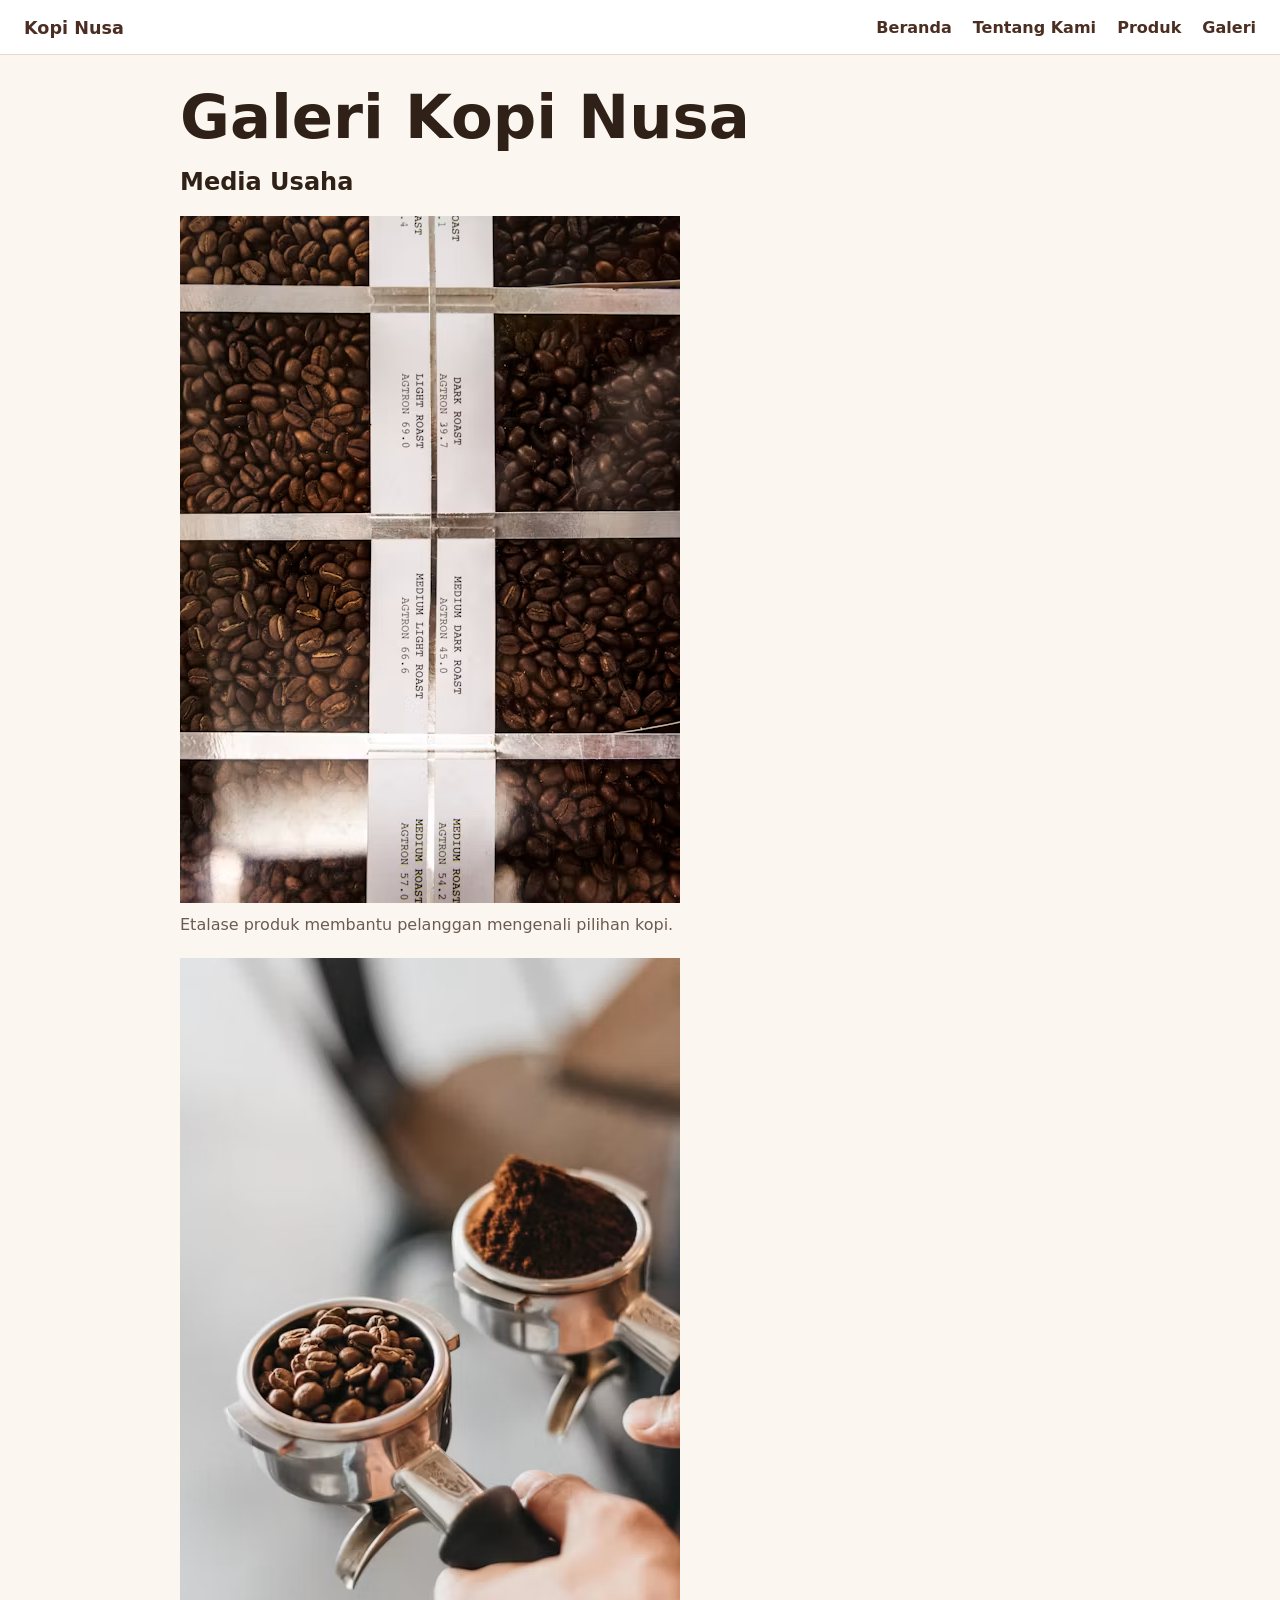
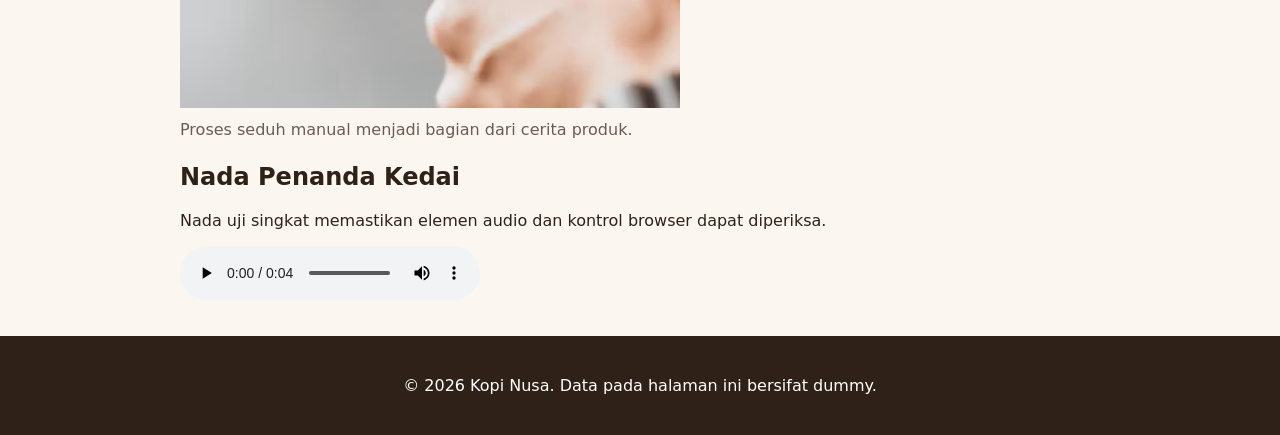
==== galeri.html @ 6c085ef2 "Menyelesaikan P03: Menambahkan Media, Tabel, dan Katalog" ====
<!DOCTYPE html>
<html lang="id">
<head>
    <meta charset="utf-8" />
    <meta name="viewport" content="width=device-width, initial-scale=1" />
    <title>Galeri Kopi Nusa - Website UMKM</title>
    <link rel="stylesheet" href="css/style.css" />
</head>
<body>
    <a class="skip-link" href="#konten">Lewati ke konten utama</a>
    <header class="site-header">
        <nav class="nav" aria-label="Navigasi utama">
            <a class="brand" href="index.html">Kopi Nusa</a>
            <ul>
                <li><a href="index.html">Beranda</a></li>
                <li><a href="tentang.html">Tentang Kami</a></li>
                <li><a href="produk.html">Produk</a></li>
                <li><a aria-current="page" href="galeri.html">Galeri</a></li>
            </ul>
        </nav>
    </header>
    <main id="konten" class="page">
        <h1>Galeri Kopi Nusa</h1>
        
        <section aria-labelledby="media-title">
            <h2 id="media-title">Media Usaha</h2>
            <div class="gallery-list">
                <figure class="media-card">
                    <img src="assets/images/etalase-kopi.png" alt="Etalase Kopi Nusa berisi kemasan kopi lokal" />
                    <figcaption>Etalase produk membantu pelanggan mengenali pilihan kopi.</figcaption>
                </figure>
                <figure class="media-card">
                    <img src="assets/images/proses-seduh.png" alt="Barista menuang air panas ke dripper kopi" />
                    <figcaption>Proses seduh manual menjadi bagian dari cerita produk.</figcaption>
                </figure>
            </div>
        </section>
        
        <section aria-labelledby="audio-title">
            <h2 id="audio-title">Nada Penanda Kedai</h2>
            <p id="audio-note">Nada uji singkat memastikan elemen audio dan kontrol browser dapat diperiksa.</p>
            <audio controls aria-describedby="audio-note" src="assets/sound/acumalaka.wav">
                Browser Anda tidak mendukung pemutar audio.
            </audio>
        </section>
    </main>
    <footer class="site-footer">
        <p>&copy; 2026 Kopi Nusa. Data pada halaman ini bersifat dummy.</p>
    </footer>
    <script src="js/script.js"></script>
</body>
</html>
---- css/style.css ----
body {
  margin: 0;
  background: #fbf7f0;
  color: #2f2118;
  font-family: system-ui, -apple-system, BlinkMacSystemFont, "Segoe UI", sans-serif;
}

main.page {
  max-width: 920px;
  margin: 0 auto;
  padding: 32px 20px;
}

.skip-link { 
  position: absolute; 
  left: -9999px; 
  padding: 8px 12px; 
  color: white; 
  background: #2f2118; 
}
.skip-link:focus { top: 8px; left: 8px; }

a:focus-visible, button:focus-visible { 
  outline: 3px solid #2563eb; 
  outline-offset: 4px; 
}

.site-header {
  position: sticky;
  top: 0;
  padding: 16px 24px;
  background: white;
  border-bottom: 1px solid #ead8c3;
}

.site-header::after {
  content: "";
  display: table;
  clear: both;
}

.brand {
  float: left;
  color: #4b2e21;
  font-weight: 800;
  font-size: 1.1rem;
  text-decoration: none;
}

.nav {
  display: block;
}

.nav ul {
  float: right;
  list-style: none;
  margin: 0;
  padding: 0;
}

.nav li {
  display: inline-block;
  margin-left: 16px;
}

.nav a {
  color: #4b2e21;
  font-weight: 700;
  text-decoration: none;
  display: inline-block;
  padding-top: 2px;
}

.nav a[aria-current="page"] { 
  font-weight: 800;
}

.hero {
  padding: 36px;
  border-radius: 24px;
  background: linear-gradient(135deg, #4b2e21, #8d5a3b);
  color: white;
}

.eyebrow {
  margin: 0 0 8px;
  letter-spacing: 0.14em;
  text-transform: uppercase;
  opacity: 0.82;
}

h1 {
  margin: 0 0 16px 0;
  font-size: clamp(2rem, 7vw, 3.8rem);
  line-height: 1;
}

.products {
  padding-left: 1.2rem;
}

.profile-image {
  width: 100%;
  max-width: 420px;
  border-radius: 18px;
  object-fit: cover;
}

main ul {
  line-height: 1.8;
}

button {
  padding: 12px 18px;
  margin-top: 12px;
  color: #2f2118;
  font-weight: 700;
  cursor: pointer;
  background: #ffd166;
  border: 0;
  border-radius: 999px;
}

.site-footer {
  padding: 24px;
  background: #2f2118;
  color: white;
  text-align: center;
}

img { max-width: 100%; height: auto; }
figure { margin: 0 0 24px; }
figcaption { margin-top: 8px; color: #6b5b52; }
table { width: 100%; border-collapse: collapse; }
caption { margin-bottom: 8px; font-weight: 700; text-align: left; }
th,
td { padding: 10px; text-align: left; border: 1px solid #dccbbc; }
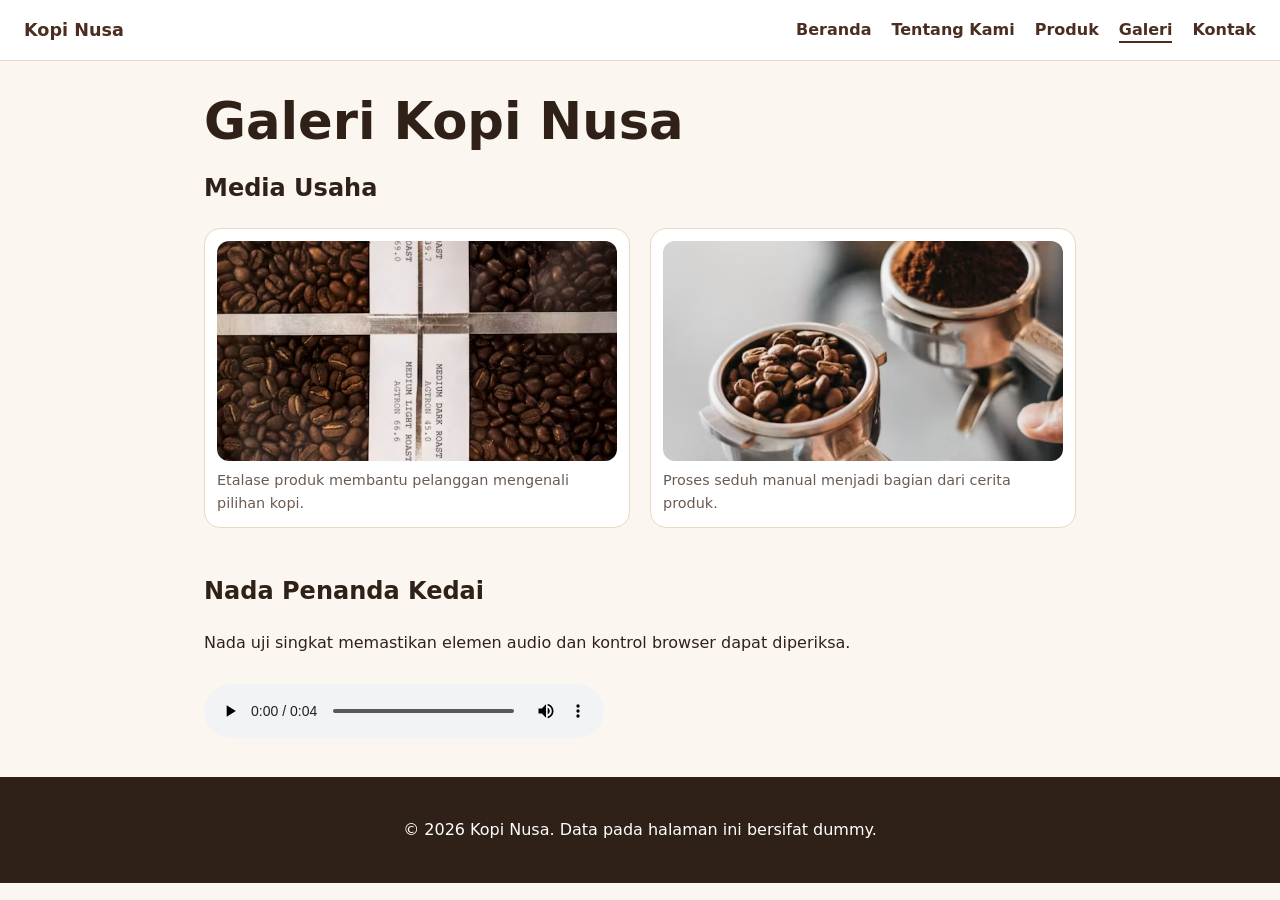
==== commit 4c47d1f5: "feat: menyelesaikan tugas P05 CSS Fundamental dan Design Token" ====
--- a/galeri.html
+++ b/galeri.html
@@ -9,13 +9,14 @@
 <body>
     <a class="skip-link" href="#konten">Lewati ke konten utama</a>
     <header class="site-header">
+        <a class="brand" href="index.html">Kopi Nusa</a>
         <nav class="nav" aria-label="Navigasi utama">
-            <a class="brand" href="index.html">Kopi Nusa</a>
             <ul>
                 <li><a href="index.html">Beranda</a></li>
                 <li><a href="tentang.html">Tentang Kami</a></li>
                 <li><a href="produk.html">Produk</a></li>
                 <li><a aria-current="page" href="galeri.html">Galeri</a></li>
+                <li><a href="kontak.html">Kontak</a></li>
             </ul>
         </nav>
     </header>
--- a/css/style.css
+++ b/css/style.css
@@ -1,98 +1,151 @@
+:root {
+  --color-bg: #fbf7f0;
+  --color-text: #2f2118;
+  --color-primary: #4b2e21;
+  --color-primary-gradient-end: #8d5a3b;
+  --color-primary-hover: #361f15;
+  --color-muted: #6b5b52;
+  --color-surface: #ffffff;
+  --color-border: #ead8c3;
+  --color-border-subtle: #dccbbc;
+  --color-focus: #2563eb;
+  --color-accent: #ffd166;
+
+  --container-max-width: 920px;
+  --radius-sm: 8px;
+  --radius-md: 12px;
+  --radius-lg: 16px;
+  --radius-xl: 24px;
+  --radius-full: 999px;
+
+  --font-base: system-ui, -apple-system, BlinkMacSystemFont, "Segoe UI", sans-serif;
+}
+
+*,
+*::before,
+*::after {
+  box-sizing: border-box;
+}
+
 body {
   margin: 0;
-  background: #fbf7f0;
-  color: #2f2118;
-  font-family: system-ui, -apple-system, BlinkMacSystemFont, "Segoe UI", sans-serif;
+  background: var(--color-bg);
+  color: var(--color-text);
+  font-family: var(--font-base);
+  line-height: 1.6;
 }
 
 main.page {
-  max-width: 920px;
+  max-width: var(--container-max-width);
   margin: 0 auto;
-  padding: 32px 20px;
+  padding: 24px 16px;
 }
 
 .skip-link { 
   position: absolute; 
   left: -9999px; 
   padding: 8px 12px; 
-  color: white; 
-  background: #2f2118; 
-}
-.skip-link:focus { top: 8px; left: 8px; }
-
-a:focus-visible, button:focus-visible { 
-  outline: 3px solid #2563eb; 
-  outline-offset: 4px; 
+  color: var(--color-surface); 
+  background: var(--color-text); 
+  z-index: 1000;
+}
+
+.skip-link:focus { 
+  top: 8px; 
+  left: 8px; 
+}
+
+a:focus-visible, 
+button:focus-visible, 
+input:focus-visible, 
+select:focus-visible, 
+textarea:focus-visible { 
+  outline: 3px solid var(--color-focus); 
+  outline-offset: 2px; 
 }
 
 .site-header {
   position: sticky;
   top: 0;
+  z-index: 100;
+  width: 100%;
   padding: 16px 24px;
-  background: white;
-  border-bottom: 1px solid #ead8c3;
-}
-
-.site-header::after {
-  content: "";
-  display: table;
-  clear: both;
+  background: var(--color-surface);
+  border-bottom: 1px solid var(--color-border);
+  display: flex;
+  justify-content: space-between;
+  align-items: center;
 }
 
 .brand {
-  float: left;
-  color: #4b2e21;
+  color: var(--color-primary);
   font-weight: 800;
   font-size: 1.1rem;
   text-decoration: none;
+  margin: 0;
+  flex-shrink: 0; 
 }
 
 .nav {
-  display: block;
+  display: flex;
+  align-items: center;
 }
 
 .nav ul {
-  float: right;
+  display: flex;
+  align-items: center;
+  gap: 20px; 
   list-style: none;
   margin: 0;
   padding: 0;
 }
 
 .nav li {
-  display: inline-block;
-  margin-left: 16px;
+  margin: 0;
 }
 
 .nav a {
-  color: #4b2e21;
+  color: var(--color-primary);
   font-weight: 700;
   text-decoration: none;
-  display: inline-block;
-  padding-top: 2px;
+  transition: opacity 0.2s ease;
+}
+
+.nav a:hover {
+  opacity: 0.7;
 }
 
 .nav a[aria-current="page"] { 
   font-weight: 800;
+  border-bottom: 2px solid var(--color-primary); 
+  padding-bottom: 2px;
 }
 
 .hero {
-  padding: 36px;
-  border-radius: 24px;
-  background: linear-gradient(135deg, #4b2e21, #8d5a3b);
-  color: white;
+  padding: 32px 24px;
+  border-radius: var(--radius-xl);
+  background: linear-gradient(135deg, var(--color-primary), var(--color-primary-gradient-end));
+  color: var(--color-surface);
 }
 
 .eyebrow {
   margin: 0 0 8px;
+  font-size: 0.875rem;
+  font-weight: 800;
   letter-spacing: 0.14em;
   text-transform: uppercase;
+  color: var(--color-muted);
+}
+
+.hero .eyebrow {
+  color: inherit;
   opacity: 0.82;
 }
 
 h1 {
   margin: 0 0 16px 0;
-  font-size: clamp(2rem, 7vw, 3.8rem);
-  line-height: 1;
+  font-size: clamp(2rem, 6vw, 3.2rem);
+  line-height: 1.1;
 }
 
 .products {
@@ -113,25 +166,344 @@
 button {
   padding: 12px 18px;
   margin-top: 12px;
-  color: #2f2118;
+  color: var(--color-text);
   font-weight: 700;
   cursor: pointer;
-  background: #ffd166;
+  background: var(--color-accent);
   border: 0;
-  border-radius: 999px;
+  border-radius: var(--radius-full);
+}
+
+form {
+  background: var(--color-surface);
+  border: 1px solid var(--color-border);
+  border-radius: var(--radius-lg);
+  padding: 18px;
+  margin-bottom: 24px;
+}
+
+.field {
+  display: block;
+  margin-bottom: 16px;
+}
+
+.field label {
+  display: block;
+  margin-bottom: 6px;
+}
+
+.field input,
+.field select,
+.field textarea {
+  display: block;
+  width: 100%;
+  margin-top: 6px;
+}
+
+label,
+legend {
+  font-weight: 700;
+}
+
+input,
+select,
+textarea,
+button {
+  font: inherit;
+  padding: 10px;
+}
+
+fieldset {
+  display: block;
+  margin: 0 0 16px;
+  padding: 12px 16px;
+  border: 1px solid var(--color-border);
+  border-radius: var(--radius-md);
+}
+
+fieldset label {
+  display: block;
+  margin-bottom: 8px;
+}
+
+#preview-form {
+  padding: 16px;
+  white-space: pre-wrap;
+  background: var(--color-surface);
+  border: 1px solid var(--color-border-subtle);
+  border-radius: var(--radius-md);
+}
+
+img { 
+  max-width: 100%; 
+  height: auto; 
+  display: block;
+}
+
+figure { 
+  margin: 0 0 24px; 
+}
+
+figcaption { 
+  margin-top: 8px; 
+  color: var(--color-muted); 
+  font-size: 0.9rem;
+}
+
+audio {
+  width: 100%;
+  max-width: 400px;
+  margin-top: 12px;
+}
+
+table { 
+  width: 100%; 
+  border-collapse: separate; 
+  border-spacing: 0;
+  background: var(--color-surface);
+  border-radius: var(--radius-md);
+  border: 1px solid var(--color-border);
+  overflow: hidden;
+  margin-top: 16px;
+}
+
+caption { 
+  margin-bottom: 12px; 
+  font-weight: 700; 
+  text-align: left; 
+  color: var(--color-muted);
+}
+
+th,
+td { 
+  padding: 14px 16px; 
+  text-align: left; 
+  border-bottom: 1px solid var(--color-border-subtle); 
+}
+
+th {
+  background-color: var(--color-primary);
+  color: var(--color-surface);
+  font-weight: 700;
+  border-bottom: none;
+}
+
+tbody tr:last-child td {
+  border-bottom: none;
+}
+
+tbody tr:hover {
+  background-color: var(--color-bg);
+  transition: background-color 0.2s ease;
 }
 
 .site-footer {
   padding: 24px;
-  background: #2f2118;
-  color: white;
+  background: var(--color-text);
+  color: var(--color-surface);
   text-align: center;
 }
 
-img { max-width: 100%; height: auto; }
-figure { margin: 0 0 24px; }
-figcaption { margin-top: 8px; color: #6b5b52; }
-table { width: 100%; border-collapse: collapse; }
-caption { margin-bottom: 8px; font-weight: 700; text-align: left; }
-th,
-td { padding: 10px; text-align: left; border: 1px solid #dccbbc; }+.featured-section {
+  max-width: 100%;
+  margin: 32px 0;
+  position: relative;
+  z-index: 1;
+}
+
+.product-container {
+  background-color: #e5e5e5;
+  padding: 24px 16px;
+  border-radius: 20px;
+  margin: 20px 0;
+  max-height: 650px; 
+  overflow-y: auto; 
+}
+
+.product-container::-webkit-scrollbar {
+  width: 8px;
+}
+
+.product-container::-webkit-scrollbar-thumb {
+  background: #7a3e1b;
+  border-radius: 10px;
+}
+
+.product-grid {
+  display: grid;
+  grid-template-columns: 1fr;
+  gap: 20px;
+  align-items: start;
+}
+
+.product-card {
+  display: flex;
+  flex-direction: column;
+  width: 100%;
+  max-width: 100%; 
+  margin: 0; 
+  font-size: 1rem;
+  text-align: left;
+  background-color: #b86b35;
+  border: 4px solid #7a3e1b;
+  border-radius: 24px;
+  padding: 12px;
+  overflow: hidden;
+  box-shadow: 0 4px 10px rgba(0, 0, 0, 0.1);
+  transition: all 0.3s ease;
+}
+
+.card-image-box {
+  position: relative;
+  width: 100%;
+  border-radius: 16px;
+  overflow: hidden;
+  background-color: #000;
+}
+
+.card-image-box img {
+  width: 100%;
+  height: 220px;
+  object-fit: cover;
+  display: block;
+  border-radius: 16px;
+}
+
+.card-title-banner {
+  position: absolute;
+  bottom: 0;
+  left: 0;
+  right: 0;
+  background-color: rgba(122, 62, 27, 0.92);
+  padding: 10px 14px;
+}
+
+.card-title-banner h3 {
+  margin: 0;
+  color: #f3a361;
+  font-size: 0.95rem;
+  font-weight: 600;
+}
+
+.card-body {
+  padding: 16px 12px 8px;
+  color: #ffffff;
+  text-align: center;
+  transition: max-height 0.3s ease, opacity 0.3s ease;
+}
+
+.card-body p {
+  margin: 0 0 16px 0;
+  font-size: 0.9rem;
+  line-height: 1.4;
+  color: #fceee3;
+}
+
+.btn-pesan {
+  display: inline-block;
+  background-color: #2b1810;
+  color: #ffffff;
+  padding: 8px 24px;
+  border-radius: 10px;
+  text-decoration: none;
+  font-weight: 700;
+  font-size: 0.85rem;
+  transition: background-color 0.2s ease;
+}
+
+.btn-pesan:hover {
+  background-color: #120905;
+}
+
+.card-footer-toggle {
+  padding: 6px 0 2px;
+  text-align: center;
+}
+
+.btn-toggle {
+  background: transparent;
+  border: none;
+  color: #3b1c0c;
+  cursor: pointer;
+  padding: 4px 12px;
+  margin: 0;
+  font-size: 1rem;
+}
+
+.icon-arrow {
+  display: inline-block;
+  transition: transform 0.3s ease;
+}
+
+.product-card.collapsed .card-body {
+  display: none;
+}
+
+.product-card:not(.collapsed) .icon-arrow {
+  transform: rotate(180deg);
+}
+
+.gallery-list {
+  display: grid;
+  grid-template-columns: 1fr;
+  gap: 20px;
+  margin-top: 16px;
+}
+
+.media-card {
+  background: var(--color-surface);
+  border: 1px solid var(--color-border);
+  border-radius: var(--radius-lg);
+  padding: 12px;
+  overflow: hidden;
+}
+
+.media-card img {
+  border-radius: var(--radius-md);
+  width: 100%;
+  height: 220px;
+  object-fit: cover;
+}
+
+@media (min-width: 640px) {
+  main.page {
+    padding: 32px 24px;
+  }
+
+  .product-grid {
+    grid-template-columns: repeat(2, 1fr);
+  }
+
+  .gallery-list {
+    grid-template-columns: repeat(2, 1fr);
+  }
+
+  .product-container {
+    padding: 28px 20px;
+  }
+}
+
+@media (min-width: 900px) {
+  .product-grid {
+    grid-template-columns: repeat(3, 1fr);
+  }
+}
+
+@media (max-width: 640px) {
+  .site-header {
+    flex-direction: column;
+    gap: 12px;
+    padding: 14px 16px;
+    text-align: center;
+  }
+
+  .nav ul {
+    gap: 12px;
+    flex-wrap: wrap;
+    justify-content: center;
+  }
+
+  .hero {
+    padding: 24px 18px;
+  }
+}
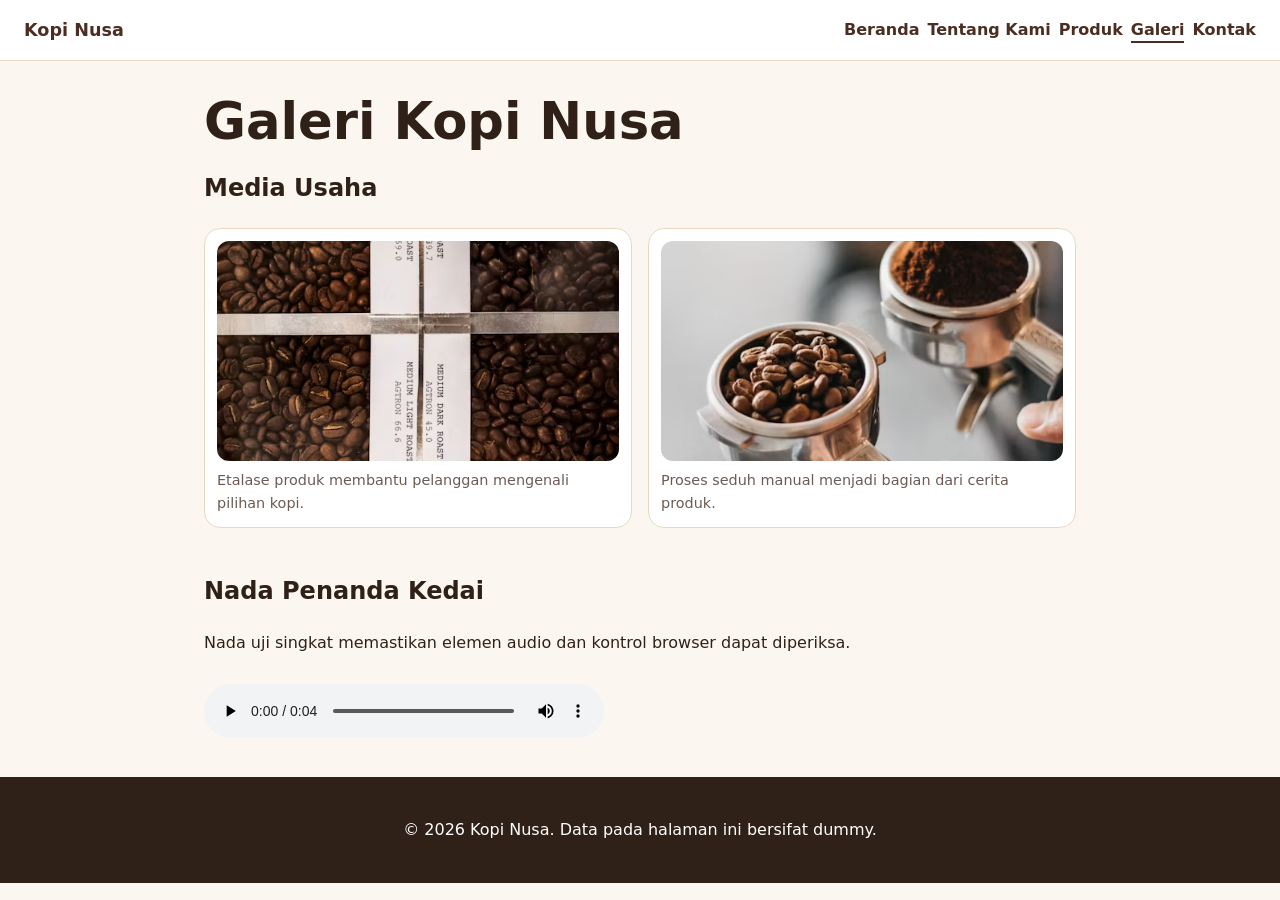
==== commit bf3ef517: "Menyelesaikan materi P06-layout flexbox grid" ====
--- a/galeri.html
+++ b/galeri.html
@@ -25,7 +25,7 @@
         
         <section aria-labelledby="media-title">
             <h2 id="media-title">Media Usaha</h2>
-            <div class="gallery-list">
+            <div class="gallery-grid">
                 <figure class="media-card">
                     <img src="assets/images/etalase-kopi.png" alt="Etalase Kopi Nusa berisi kemasan kopi lokal" />
                     <figcaption>Etalase produk membantu pelanggan mengenali pilihan kopi.</figcaption>
--- a/css/style.css
+++ b/css/style.css
@@ -4,12 +4,19 @@
   --color-primary: #4b2e21;
   --color-primary-gradient-end: #8d5a3b;
   --color-primary-hover: #361f15;
+  --color-primary-strong: #2f2118;
   --color-muted: #6b5b52;
   --color-surface: #ffffff;
   --color-border: #ead8c3;
   --color-border-subtle: #dccbbc;
   --color-focus: #2563eb;
   --color-accent: #ffd166;
+
+  --space-1: 4px;
+  --space-2: 8px;
+  --space-3: 16px;
+  --space-4: 24px;
+  --space-5: 32px;
 
   --container-max-width: 920px;
   --radius-sm: 8px;
@@ -78,23 +85,25 @@
 }
 
 .brand {
+  margin-bottom: 0;
   color: var(--color-primary);
   font-weight: 800;
   font-size: 1.1rem;
   text-decoration: none;
-  margin: 0;
-  flex-shrink: 0; 
+  flex-shrink: 0;
 }
 
 .nav {
   display: flex;
+  gap: var(--space-3);
   align-items: center;
+  justify-content: space-between;
 }
 
 .nav ul {
   display: flex;
-  align-items: center;
-  gap: 20px; 
+  gap: var(--space-2);
+  flex-wrap: wrap;
   list-style: none;
   margin: 0;
   padding: 0;
@@ -122,10 +131,21 @@
 }
 
 .hero {
+  display: grid;
+  grid-template-columns: 1.2fr 0.8fr;
+  gap: var(--space-4);
+  align-items: center;
   padding: 32px 24px;
   border-radius: var(--radius-xl);
   background: linear-gradient(135deg, var(--color-primary), var(--color-primary-gradient-end));
   color: var(--color-surface);
+}
+
+.hero-image {
+  width: 100%;
+  border-radius: var(--radius-md);
+  display: block;
+  object-fit: cover;
 }
 
 .eyebrow {
@@ -304,6 +324,88 @@
   text-align: center;
 }
 
+/* Layout P06 - Grid dua dimensi untuk Product & Galeri */
+.product-grid,
+.gallery-grid {
+  display: grid;
+  grid-template-columns: repeat(3, minmax(0, 1fr));
+  gap: var(--space-3);
+  align-items: start;
+}
+
+.gallery-grid {
+  grid-template-columns: repeat(2, minmax(0, 1fr));
+}
+
+/* Layout P06 - Flexbox satu dimensi untuk Product Card standar */
+.product-card {
+  display: flex;
+  flex-direction: column;
+  position: relative;
+  width: 100%;
+  max-width: 100%;
+  margin: 0;
+  font-size: 1rem;
+  text-align: left;
+  background: var(--color-surface);
+  border: 1px solid var(--color-border);
+  border-radius: var(--radius-lg);
+  padding: var(--space-3);
+  box-shadow: 0 2px 8px rgba(0, 0, 0, 0.05);
+}
+
+.product-card h3 {
+  margin: var(--space-2) 0 var(--space-1);
+  color: var(--color-primary);
+}
+
+.product-card .price {
+  font-weight: 700;
+  color: var(--color-primary);
+  margin: var(--space-1) 0 var(--space-3);
+}
+
+.product-badge {
+  align-self: flex-start;
+  padding: 0.25rem var(--space-2);
+  color: var(--color-primary-strong);
+  font-size: 0.875rem;
+  font-weight: 800;
+  background: #fef3c7;
+  border-radius: 999px;
+}
+
+.card-actions {
+  display: flex;
+  gap: var(--space-2);
+  align-items: center;
+  flex-wrap: wrap;
+  margin-top: auto;
+}
+
+.card-actions a.button {
+  display: inline-block;
+  padding: 8px 16px;
+  background: var(--color-primary);
+  color: var(--color-surface);
+  text-decoration: none;
+  font-weight: 700;
+  font-size: 0.875rem;
+  border-radius: var(--radius-full);
+  transition: background-color 0.2s ease;
+}
+
+.card-actions a.button:hover {
+  background: var(--color-primary-hover);
+}
+
+.card-actions a:not(.button) {
+  color: var(--color-primary);
+  font-size: 0.875rem;
+  text-decoration: underline;
+}
+
+/* Featured Section (Mockup Khusus Index) */
 .featured-section {
   max-width: 100%;
   margin: 32px 0;
@@ -311,143 +413,159 @@
   z-index: 1;
 }
 
-.product-container {
-  background-color: #e5e5e5;
-  padding: 24px 16px;
-  border-radius: 20px;
-  margin: 20px 0;
-  max-height: 650px; 
-  overflow-y: auto; 
-}
-
-.product-container::-webkit-scrollbar {
-  width: 8px;
-}
-
-.product-container::-webkit-scrollbar-thumb {
-  background: #7a3e1b;
-  border-radius: 10px;
-}
-
-.product-grid {
-  display: grid;
-  grid-template-columns: 1fr;
-  gap: 20px;
-  align-items: start;
-}
-
-.product-card {
-  display: flex;
-  flex-direction: column;
-  width: 100%;
-  max-width: 100%; 
-  margin: 0; 
-  font-size: 1rem;
-  text-align: left;
-  background-color: #b86b35;
-  border: 4px solid #7a3e1b;
+.featured-section .product-container {
+  background-color: #dfdfdf;
+  border-top: 8px solid #6e4022;
+  border-radius: 28px;
+  padding: 32px 24px 36px;
+  margin: 28px 0;
+  box-shadow: 0 4px 16px rgba(0, 0, 0, 0.06);
+}
+
+.featured-section .product-card {
+  background-color: #ac6231;
+  border: 4px solid #6e4022;
   border-radius: 24px;
-  padding: 12px;
+  padding: 0;
   overflow: hidden;
-  box-shadow: 0 4px 10px rgba(0, 0, 0, 0.1);
-  transition: all 0.3s ease;
+  box-shadow: 0 6px 16px rgba(0, 0, 0, 0.1);
+  transition: box-shadow 0.25s ease;
 }
 
 .card-image-box {
   position: relative;
   width: 100%;
-  border-radius: 16px;
   overflow: hidden;
-  background-color: #000;
+  border-radius: 0 0 16px 16px;
+  border-bottom: 5px solid #c46e33;
 }
 
 .card-image-box img {
   width: 100%;
-  height: 220px;
+  aspect-ratio: 2 / 3;
   object-fit: cover;
   display: block;
-  border-radius: 16px;
 }
 
 .card-title-banner {
   position: absolute;
   bottom: 0;
   left: 0;
-  right: 0;
-  background-color: rgba(122, 62, 27, 0.92);
-  padding: 10px 14px;
+  right: auto;
+  background-color: #6e4022;
+  border-radius: 0 16px 0 0;
+  padding: 6px 16px;
+  z-index: 2;
+  max-width: 85%;
+  box-sizing: border-box;
 }
 
 .card-title-banner h3 {
   margin: 0;
-  color: #f3a361;
+  color: #e27c12;
+  font-family: Georgia, "Times New Roman", serif;
   font-size: 0.95rem;
   font-weight: 600;
+  line-height: 1.3;
 }
 
 .card-body {
-  padding: 16px 12px 8px;
+  display: flex;
+  flex-direction: column;
+  align-items: center;
+  padding: 0 0 14px;
+  background-color: #ac6231;
+}
+
+.card-body p {
+  width: 100%;
+  margin: 0 0 14px;
+  background-color: #c46e33;
   color: #ffffff;
+  font-family: Georgia, "Times New Roman", serif;
+  font-size: 0.88rem;
+  line-height: 1.45;
   text-align: center;
-  transition: max-height 0.3s ease, opacity 0.3s ease;
-}
-
-.card-body p {
-  margin: 0 0 16px 0;
-  font-size: 0.9rem;
-  line-height: 1.4;
-  color: #fceee3;
+  padding: 12px 16px;
+  box-sizing: border-box;
+  border-radius: 0 0 16px 16px;
 }
 
 .btn-pesan {
   display: inline-block;
-  background-color: #2b1810;
+  background-color: #382417;
   color: #ffffff;
-  padding: 8px 24px;
-  border-radius: 10px;
+  padding: 7px 24px;
+  border-radius: 8px;
   text-decoration: none;
   font-weight: 700;
   font-size: 0.85rem;
-  transition: background-color 0.2s ease;
+  font-family: system-ui, -apple-system, BlinkMacSystemFont, "Segoe UI", Roboto, sans-serif;
+  transition: background-color 0.2s ease, transform 0.15s ease;
+  box-shadow: 0 2px 5px rgba(0, 0, 0, 0.2);
 }
 
 .btn-pesan:hover {
-  background-color: #120905;
+  background-color: #211209;
+  transform: translateY(-1px);
 }
 
 .card-footer-toggle {
-  padding: 6px 0 2px;
-  text-align: center;
+  display: flex;
+  justify-content: center;
+  align-items: center;
+  padding: 8px 0 10px;
+  background-color: #ac6231;
 }
 
 .btn-toggle {
   background: transparent;
   border: none;
-  color: #3b1c0c;
   cursor: pointer;
-  padding: 4px 12px;
+  padding: 6px 16px;
   margin: 0;
-  font-size: 1rem;
+  display: inline-flex;
+  align-items: center;
+  justify-content: center;
+  outline: none;
+}
+
+.btn-toggle:focus-visible {
+  outline: 2px solid #ffffff;
+  border-radius: 4px;
 }
 
 .icon-arrow {
   display: inline-block;
-  transition: transform 0.3s ease;
+  font-size: 0;
+  line-height: 0;
+  color: transparent;
+  transition: all 0.2s ease;
 }
 
 .product-card.collapsed .card-body {
   display: none;
 }
 
+.product-card.collapsed .icon-arrow {
+  width: 13px;
+  height: 13px;
+  border-right: 4px solid #6e4022;
+  border-bottom: 4px solid #6e4022;
+  border-left: none;
+  border-top: none;
+  transform: rotate(45deg);
+  margin-bottom: 5px;
+}
+
 .product-card:not(.collapsed) .icon-arrow {
-  transform: rotate(180deg);
-}
-
-.gallery-list {
-  display: grid;
-  grid-template-columns: 1fr;
-  gap: 20px;
-  margin-top: 16px;
+  width: 26px;
+  height: 5px;
+  background-color: #6e4022;
+  border: none;
+  border-radius: 3px;
+  transform: none;
+  margin-top: 2px;
 }
 
 .media-card {
@@ -470,22 +588,8 @@
     padding: 32px 24px;
   }
 
-  .product-grid {
-    grid-template-columns: repeat(2, 1fr);
-  }
-
-  .gallery-list {
-    grid-template-columns: repeat(2, 1fr);
-  }
-
   .product-container {
-    padding: 28px 20px;
-  }
-}
-
-@media (min-width: 900px) {
-  .product-grid {
-    grid-template-columns: repeat(3, 1fr);
+    padding: 32px 24px 36px;
   }
 }
 
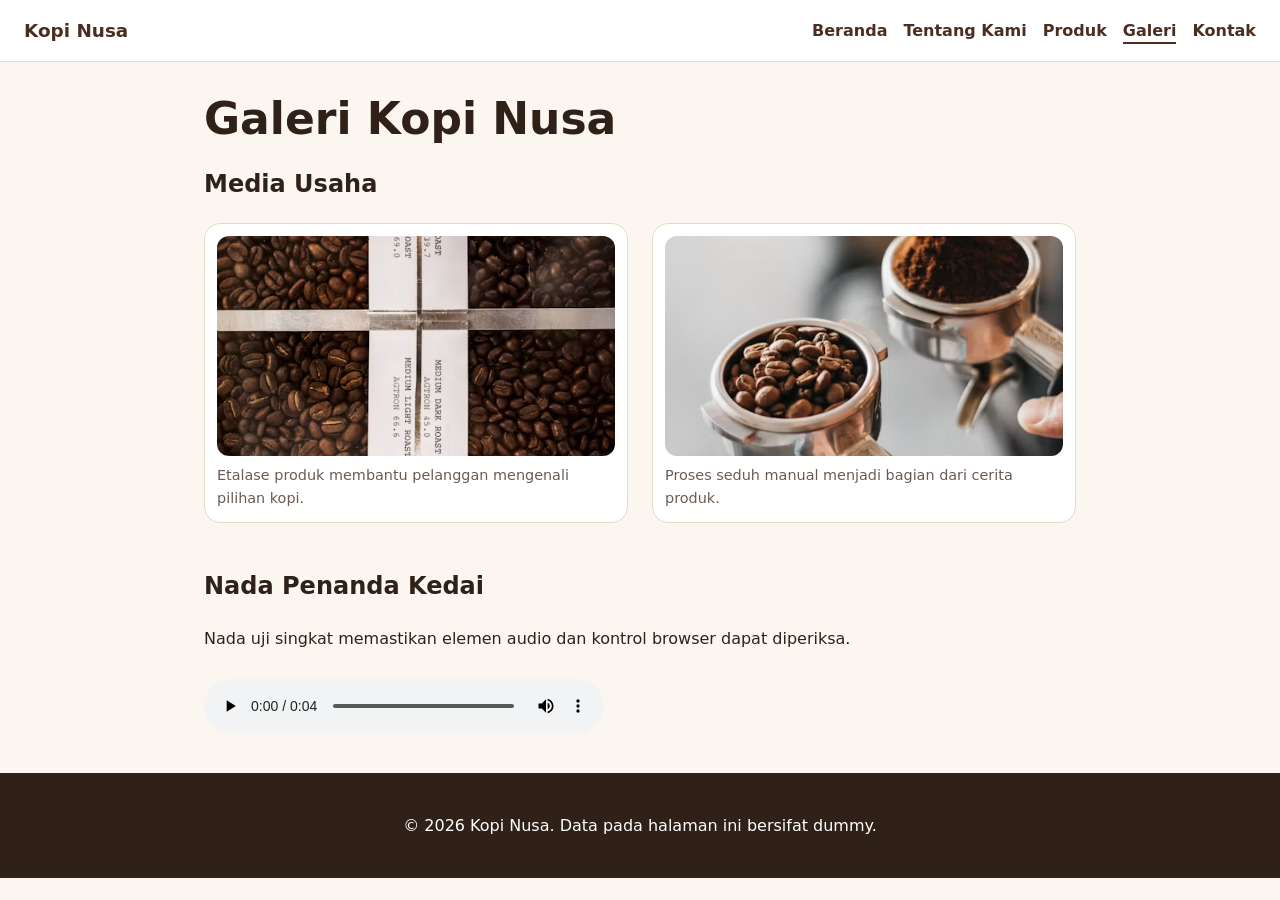
==== commit f41049c9: "feat: selesaikan layout responsif mobile-first dan audit pra-uts" ====
--- a/galeri.html
+++ b/galeri.html
@@ -27,11 +27,11 @@
             <h2 id="media-title">Media Usaha</h2>
             <div class="gallery-grid">
                 <figure class="media-card">
-                    <img src="assets/images/etalase-kopi.png" alt="Etalase Kopi Nusa berisi kemasan kopi lokal" />
+                    <img src="assets/images/etalase-kopi.png" alt="Etalase Kopi Nusa berisi kemasan kopi lokal" width="600" height="400" loading="lazy" />
                     <figcaption>Etalase produk membantu pelanggan mengenali pilihan kopi.</figcaption>
                 </figure>
                 <figure class="media-card">
-                    <img src="assets/images/proses-seduh.png" alt="Barista menuang air panas ke dripper kopi" />
+                    <img src="assets/images/proses-seduh.png" alt="Barista menuang air panas ke dripper kopi" width="600" height="400" loading="lazy" />
                     <figcaption>Proses seduh manual menjadi bagian dari cerita produk.</figcaption>
                 </figure>
             </div>
--- a/css/style.css
+++ b/css/style.css
@@ -43,9 +43,9 @@
 }
 
 main.page {
-  max-width: var(--container-max-width);
+  width: min(100%, var(--container-max-width));
   margin: 0 auto;
-  padding: 24px 16px;
+  padding: clamp(16px, 4vw, 32px) clamp(12px, 3.5vw, 24px);
 }
 
 .skip-link { 
@@ -76,34 +76,36 @@
   top: 0;
   z-index: 100;
   width: 100%;
-  padding: 16px 24px;
+  padding: clamp(12px, 3vw, 16px) clamp(12px, 3.5vw, 24px);
   background: var(--color-surface);
   border-bottom: 1px solid var(--color-border);
   display: flex;
-  justify-content: space-between;
+  flex-direction: column;
+  gap: var(--space-2);
   align-items: center;
+  text-align: center;
 }
 
 .brand {
   margin-bottom: 0;
   color: var(--color-primary);
   font-weight: 800;
-  font-size: 1.1rem;
+  font-size: 1.15rem;
   text-decoration: none;
   flex-shrink: 0;
 }
 
 .nav {
   display: flex;
-  gap: var(--space-3);
-  align-items: center;
-  justify-content: space-between;
+  justify-content: center;
+  width: 100%;
 }
 
 .nav ul {
   display: flex;
   gap: var(--space-2);
   flex-wrap: wrap;
+  justify-content: center;
   list-style: none;
   margin: 0;
   padding: 0;
@@ -132,11 +134,11 @@
 
 .hero {
   display: grid;
-  grid-template-columns: 1.2fr 0.8fr;
-  gap: var(--space-4);
+  grid-template-columns: 1fr;
+  gap: var(--space-3);
   align-items: center;
-  padding: 32px 24px;
-  border-radius: var(--radius-xl);
+  padding: clamp(20px, 5vw, 36px) clamp(16px, 4vw, 28px);
+  border-radius: var(--radius-lg);
   background: linear-gradient(135deg, var(--color-primary), var(--color-primary-gradient-end));
   color: var(--color-surface);
 }
@@ -164,8 +166,8 @@
 
 h1 {
   margin: 0 0 16px 0;
-  font-size: clamp(2rem, 6vw, 3.2rem);
-  line-height: 1.1;
+  font-size: clamp(1.75rem, 5vw, 2.75rem);
+  line-height: 1.15;
 }
 
 .products {
@@ -276,19 +278,35 @@
   margin-top: 12px;
 }
 
+.table-container {
+  width: 100%;
+  overflow-x: auto;
+  -webkit-overflow-scrolling: touch;
+  border-radius: var(--radius-md);
+  margin-top: 16px;
+  border: 1px solid var(--color-border);
+  background: var(--color-surface);
+}
+
+.table-container:focus-visible {
+  outline: 3px solid var(--color-focus);
+  outline-offset: 2px;
+}
+
 table { 
   width: 100%; 
+  min-width: 480px;
   border-collapse: separate; 
   border-spacing: 0;
   background: var(--color-surface);
-  border-radius: var(--radius-md);
-  border: 1px solid var(--color-border);
+  border: none;
   overflow: hidden;
-  margin-top: 16px;
+  margin: 0;
 }
 
 caption { 
-  margin-bottom: 12px; 
+  padding: 12px 16px 8px;
+  margin-bottom: 0; 
   font-weight: 700; 
   text-align: left; 
   color: var(--color-muted);
@@ -324,20 +342,20 @@
   text-align: center;
 }
 
-/* Layout P06 - Grid dua dimensi untuk Product & Galeri */
-.product-grid,
+.product-grid {
+  display: grid;
+  grid-template-columns: 1fr;
+  gap: var(--space-3);
+  align-items: stretch;
+}
+
 .gallery-grid {
   display: grid;
-  grid-template-columns: repeat(3, minmax(0, 1fr));
+  grid-template-columns: 1fr;
   gap: var(--space-3);
   align-items: start;
 }
 
-.gallery-grid {
-  grid-template-columns: repeat(2, minmax(0, 1fr));
-}
-
-/* Layout P06 - Flexbox satu dimensi untuk Product Card standar */
 .product-card {
   display: flex;
   flex-direction: column;
@@ -408,7 +426,7 @@
 /* Featured Section (Mockup Khusus Index) */
 .featured-section {
   max-width: 100%;
-  margin: 32px 0;
+  margin: clamp(20px, 4vw, 32px) 0;
   position: relative;
   z-index: 1;
 }
@@ -416,13 +434,19 @@
 .featured-section .product-container {
   background-color: #dfdfdf;
   border-top: 8px solid #6e4022;
-  border-radius: 28px;
-  padding: 32px 24px 36px;
-  margin: 28px 0;
+  border-radius: clamp(16px, 4vw, 28px);
+  padding: clamp(18px, 4vw, 32px) clamp(14px, 3.5vw, 24px);
+  margin: clamp(16px, 3.5vw, 28px) 0;
   box-shadow: 0 4px 16px rgba(0, 0, 0, 0.06);
 }
 
+.featured-section .product-grid {
+  align-items: start;
+}
+
 .featured-section .product-card {
+  height: auto;
+  align-self: start;
   background-color: #ac6231;
   border: 4px solid #6e4022;
   border-radius: 24px;
@@ -583,31 +607,53 @@
   object-fit: cover;
 }
 
-@media (min-width: 640px) {
-  main.page {
+/* ========================================================
+   RESPONSIVE BREAKPOINTS (MOBILE-FIRST)
+   Breakpoint berbasis gejala dan kebutuhan konten:
+   - 42rem (~672px): Hero & Galeri 2 kolom, Navigasi horizontal
+   - 58rem (~928px): Katalog Produk Pilihan 3 kolom modular
+   ======================================================== */
+
+@media (min-width: 42rem) {
+  .site-header {
+    flex-direction: row;
+    justify-content: space-between;
+    align-items: center;
+    text-align: left;
+    padding: 16px 24px;
+  }
+
+  .nav {
+    justify-content: flex-end;
+    width: auto;
+  }
+
+  .nav ul {
+    gap: var(--space-3);
+    justify-content: flex-end;
+  }
+
+  .hero {
+    grid-template-columns: 1.2fr 0.8fr;
+    gap: var(--space-4);
+    border-radius: var(--radius-xl);
     padding: 32px 24px;
   }
 
-  .product-container {
-    padding: 32px 24px 36px;
+  .gallery-grid {
+    grid-template-columns: repeat(2, minmax(0, 1fr));
+    gap: var(--space-4);
   }
-}
-
-@media (max-width: 640px) {
-  .site-header {
-    flex-direction: column;
-    gap: 12px;
-    padding: 14px 16px;
-    text-align: center;
+
+  .product-grid {
+    grid-template-columns: repeat(2, minmax(0, 1fr));
+    gap: var(--space-4);
   }
-
-  .nav ul {
-    gap: 12px;
-    flex-wrap: wrap;
-    justify-content: center;
-  }
-
-  .hero {
-    padding: 24px 18px;
+}
+
+@media (min-width: 58rem) {
+  .product-grid {
+    grid-template-columns: repeat(3, minmax(0, 1fr));
+    gap: var(--space-4);
   }
 }
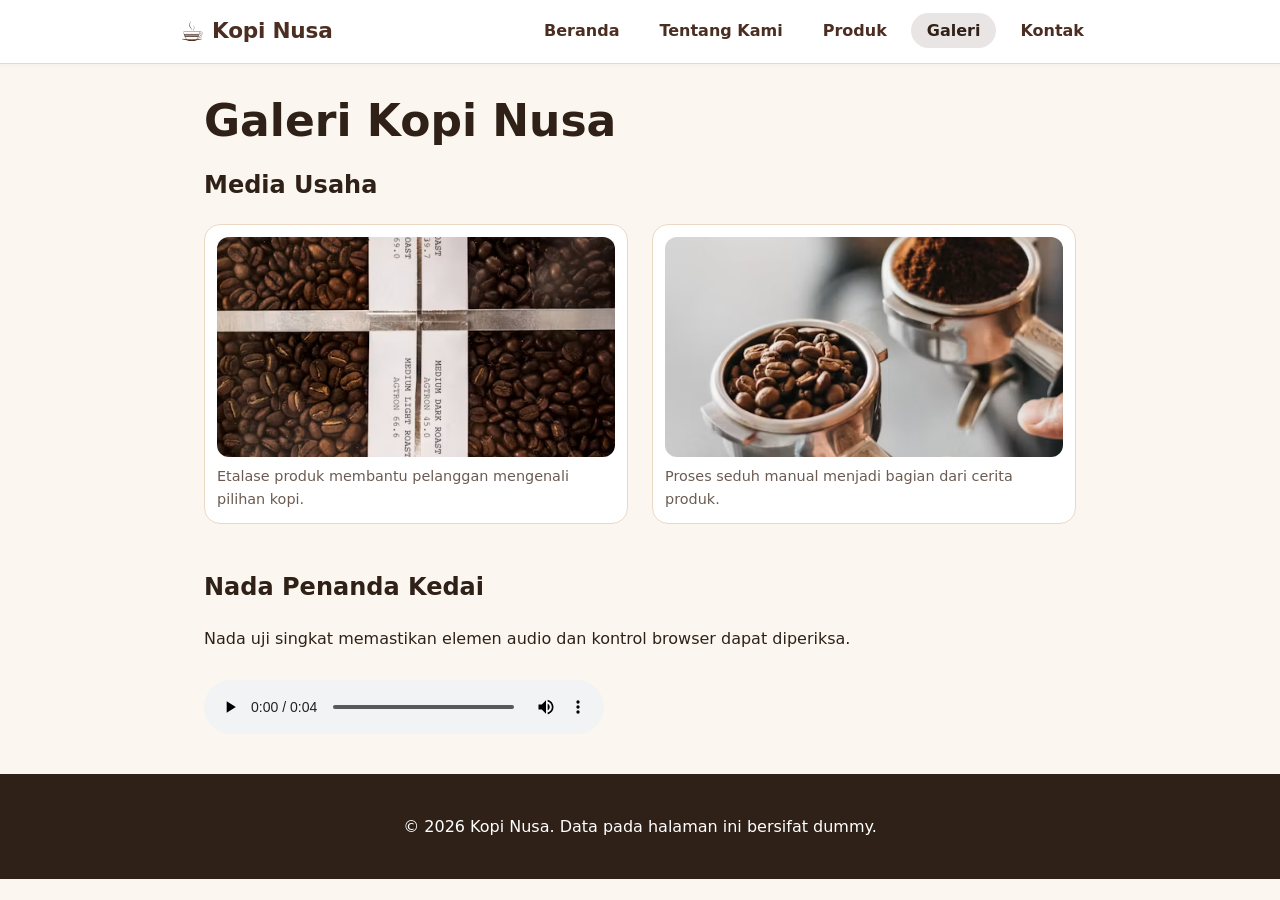
==== commit e45d4300: "feat:Menerapkan mobile-friendly dengan lebih lanjut" ====
--- a/galeri.html
+++ b/galeri.html
@@ -9,16 +9,27 @@
 <body>
     <a class="skip-link" href="#konten">Lewati ke konten utama</a>
     <header class="site-header">
-        <a class="brand" href="index.html">Kopi Nusa</a>
-        <nav class="nav" aria-label="Navigasi utama">
-            <ul>
-                <li><a href="index.html">Beranda</a></li>
-                <li><a href="tentang.html">Tentang Kami</a></li>
-                <li><a href="produk.html">Produk</a></li>
-                <li><a aria-current="page" href="galeri.html">Galeri</a></li>
-                <li><a href="kontak.html">Kontak</a></li>
-            </ul>
-        </nav>
+        <div class="header-container">
+            <a class="brand" href="index.html">
+                <span class="brand-icon" aria-hidden="true">☕</span>
+                <span>Kopi Nusa</span>
+            </a>
+            <button class="nav-toggle" id="navToggle" type="button" aria-label="Buka menu navigasi" aria-expanded="false" aria-controls="primaryNav">
+                <span class="hamburger-line"></span>
+                <span class="hamburger-line"></span>
+                <span class="hamburger-line"></span>
+            </button>
+            <nav class="nav" id="primaryNav" aria-label="Navigasi utama">
+                <ul>
+                    <li><a href="index.html">Beranda</a></li>
+                    <li><a href="tentang.html">Tentang Kami</a></li>
+                    <li><a href="produk.html">Produk</a></li>
+                    <li><a aria-current="page" href="galeri.html">Galeri</a></li>
+                    <li><a href="kontak.html">Kontak</a></li>
+                </ul>
+            </nav>
+        </div>
+        <div class="nav-overlay" id="navOverlay" aria-hidden="true"></div>
     </header>
     <main id="konten" class="page">
         <h1>Galeri Kopi Nusa</h1>
@@ -48,6 +59,12 @@
     <footer class="site-footer">
         <p>&copy; 2026 Kopi Nusa. Data pada halaman ini bersifat dummy.</p>
     </footer>
+        <button id="backToTop" class="back-to-top" type="button" aria-label="Kembali ke atas" title="Kembali ke atas">
+        <svg viewBox="0 0 24 24" width="22" height="22" fill="none" stroke="currentColor" stroke-width="2.5" stroke-linecap="round" stroke-linejoin="round" aria-hidden="true">
+            <path d="M18 15l-6-6-6 6"/>
+        </svg>
+    </button>
+
     <script src="js/script.js"></script>
 </body>
 </html>
--- a/css/style.css
+++ b/css/style.css
@@ -34,6 +34,10 @@
   box-sizing: border-box;
 }
 
+html {
+  scroll-behavior: smooth;
+}
+
 body {
   margin: 0;
   background: var(--color-bg);
@@ -42,94 +46,272 @@
   line-height: 1.6;
 }
 
+body.nav-open {
+  overflow: hidden;
+}
+
 main.page {
   width: min(100%, var(--container-max-width));
   margin: 0 auto;
   padding: clamp(16px, 4vw, 32px) clamp(12px, 3.5vw, 24px);
 }
 
-.skip-link { 
-  position: absolute; 
-  left: -9999px; 
-  padding: 8px 12px; 
-  color: var(--color-surface); 
-  background: var(--color-text); 
+.skip-link {
+  position: absolute;
+  left: -9999px;
+  padding: 8px 12px;
+  color: var(--color-surface);
+  background: var(--color-text);
   z-index: 1000;
 }
 
-.skip-link:focus { 
-  top: 8px; 
-  left: 8px; 
-}
-
-a:focus-visible, 
-button:focus-visible, 
-input:focus-visible, 
-select:focus-visible, 
-textarea:focus-visible { 
-  outline: 3px solid var(--color-focus); 
-  outline-offset: 2px; 
+.skip-link:focus {
+  top: 8px;
+  left: 8px;
+}
+
+a:focus-visible,
+button:focus-visible,
+input:focus-visible,
+select:focus-visible,
+textarea:focus-visible {
+  outline: 3px solid var(--color-focus);
+  outline-offset: 2px;
 }
 
 .site-header {
   position: sticky;
   top: 0;
-  z-index: 100;
+  z-index: 1000;
   width: 100%;
-  padding: clamp(12px, 3vw, 16px) clamp(12px, 3.5vw, 24px);
-  background: var(--color-surface);
+  padding: 12px clamp(14px, 4vw, 24px);
+  background: rgba(255, 255, 255, 0.96);
+  backdrop-filter: blur(12px);
+  -webkit-backdrop-filter: blur(12px);
   border-bottom: 1px solid var(--color-border);
+  box-shadow: 0 1px 4px rgba(47, 33, 24, 0.04);
+  transition: padding 0.3s cubic-bezier(0.16, 1, 0.3, 1),
+              box-shadow 0.3s cubic-bezier(0.16, 1, 0.3, 1),
+              background 0.3s ease;
+}
+
+.site-header.scrolled {
+  padding: 8px clamp(14px, 4vw, 24px);
+  box-shadow: 0 4px 20px rgba(47, 33, 24, 0.08);
+  border-bottom-color: rgba(234, 216, 195, 0.85);
+}
+
+.header-container {
+  display: flex;
+  align-items: center;
+  justify-content: space-between;
+  width: min(100%, var(--container-max-width));
+  margin: 0 auto;
+  position: relative;
+}
+
+.brand {
+  display: inline-flex;
+  align-items: center;
+  gap: 8px;
+  color: var(--color-primary);
+  font-weight: 800;
+  font-size: clamp(1.15rem, 3.5vw, 1.35rem);
+  text-decoration: none;
+  flex-shrink: 0;
+  letter-spacing: -0.01em;
+  transition: transform 0.2s ease, color 0.2s ease;
+  z-index: 1002;
+}
+
+.brand:hover {
+  transform: translateY(-1px);
+  color: var(--color-primary-hover);
+}
+
+.brand-icon {
+  font-size: 1.25em;
+  line-height: 1;
+  display: inline-block;
+  transition: transform 0.35s cubic-bezier(0.34, 1.56, 0.64, 1);
+}
+
+.brand:hover .brand-icon {
+  transform: rotate(15deg) scale(1.15);
+}
+
+.nav-toggle {
   display: flex;
   flex-direction: column;
-  gap: var(--space-2);
+  justify-content: center;
   align-items: center;
-  text-align: center;
-}
-
-.brand {
-  margin-bottom: 0;
-  color: var(--color-primary);
-  font-weight: 800;
-  font-size: 1.15rem;
-  text-decoration: none;
-  flex-shrink: 0;
-}
-
-.nav {
-  display: flex;
-  justify-content: center;
-  width: 100%;
-}
-
-.nav ul {
-  display: flex;
-  gap: var(--space-2);
-  flex-wrap: wrap;
-  justify-content: center;
-  list-style: none;
+  width: 44px;
+  height: 44px;
+  min-width: 44px;
+  min-height: 44px;
+  padding: 9px;
   margin: 0;
-  padding: 0;
-}
-
-.nav li {
-  margin: 0;
-}
-
-.nav a {
-  color: var(--color-primary);
-  font-weight: 700;
-  text-decoration: none;
-  transition: opacity 0.2s ease;
-}
-
-.nav a:hover {
-  opacity: 0.7;
-}
-
-.nav a[aria-current="page"] { 
-  font-weight: 800;
-  border-bottom: 2px solid var(--color-primary); 
-  padding-bottom: 2px;
+  background: var(--color-surface);
+  border: 1.5px solid var(--color-border);
+  border-radius: var(--radius-md);
+  cursor: pointer;
+  z-index: 1002;
+  transition: background-color 0.2s ease, border-color 0.2s ease, transform 0.15s ease;
+}
+
+.nav-toggle:hover {
+  background-color: rgba(75, 46, 33, 0.06);
+  border-color: var(--color-primary);
+}
+
+.nav-toggle:active {
+  transform: scale(0.92);
+}
+
+.hamburger-line {
+  display: block;
+  width: 22px;
+  height: 2.5px;
+  background-color: var(--color-primary);
+  border-radius: 2px;
+  transition: transform 0.3s cubic-bezier(0.4, 0, 0.2, 1),
+              opacity 0.2s ease,
+              background-color 0.2s ease;
+  transform-origin: center;
+}
+
+.hamburger-line:nth-child(2) {
+  margin: 4.5px 0;
+}
+
+.nav-toggle.is-active {
+  background-color: rgba(75, 46, 33, 0.08);
+  border-color: var(--color-primary);
+}
+
+.nav-toggle.is-active .hamburger-line:nth-child(1) {
+  transform: translateY(7px) rotate(45deg);
+}
+
+.nav-toggle.is-active .hamburger-line:nth-child(2) {
+  opacity: 0;
+  transform: scaleX(0);
+}
+
+.nav-toggle.is-active .hamburger-line:nth-child(3) {
+  transform: translateY(-7px) rotate(-45deg);
+}
+
+@media (max-width: 41.99rem) {
+  .nav {
+    position: absolute;
+    top: calc(100% + 10px);
+    left: 0;
+    right: 0;
+    width: 100%;
+    background: var(--color-surface);
+    border: 1px solid var(--color-border);
+    border-radius: var(--radius-lg);
+    box-shadow: 0 16px 36px rgba(47, 33, 24, 0.16);
+    padding: 12px;
+    opacity: 0;
+    visibility: hidden;
+    transform: translateY(-12px) scale(0.98);
+    transition: opacity 0.25s cubic-bezier(0.4, 0, 0.2, 1),
+                transform 0.25s cubic-bezier(0.4, 0, 0.2, 1),
+                visibility 0.25s;
+    z-index: 1001;
+  }
+
+  .nav.is-open {
+    opacity: 1;
+    visibility: visible;
+    transform: translateY(0) scale(1);
+  }
+
+  .nav ul {
+    display: flex;
+    flex-direction: column;
+    gap: 4px;
+    width: 100%;
+    padding: 0;
+    margin: 0;
+    list-style: none;
+  }
+
+  .nav li {
+    width: 100%;
+    margin: 0;
+    opacity: 0;
+    transform: translateX(-12px);
+    transition: opacity 0.25s cubic-bezier(0.16, 1, 0.3, 1),
+                transform 0.25s cubic-bezier(0.16, 1, 0.3, 1);
+  }
+
+  .nav.is-open li {
+    opacity: 1;
+    transform: translateX(0);
+  }
+
+  .nav.is-open li:nth-child(1) { transition-delay: 0.04s; }
+  .nav.is-open li:nth-child(2) { transition-delay: 0.08s; }
+  .nav.is-open li:nth-child(3) { transition-delay: 0.12s; }
+  .nav.is-open li:nth-child(4) { transition-delay: 0.16s; }
+  .nav.is-open li:nth-child(5) { transition-delay: 0.20s; }
+
+  .nav a {
+    display: flex;
+    align-items: center;
+    padding: 12px 16px;
+    border-radius: var(--radius-md);
+    color: var(--color-text);
+    font-size: 1rem;
+    font-weight: 600;
+    text-decoration: none;
+    min-height: 44px;
+    border-left: 3px solid transparent;
+    transition: background-color 0.2s ease,
+                border-left-color 0.2s ease,
+                transform 0.2s ease,
+                color 0.2s ease;
+  }
+
+  .nav a:hover,
+  .nav a:focus {
+    background-color: rgba(75, 46, 33, 0.06);
+    border-left-color: var(--color-primary);
+    color: var(--color-primary);
+    transform: translateX(4px);
+  }
+
+  .nav a[aria-current="page"] {
+    background-color: rgba(75, 46, 33, 0.09);
+    border-left-color: var(--color-primary);
+    color: var(--color-primary);
+    font-weight: 800;
+    border-bottom: none;
+    padding-bottom: 12px;
+  }
+
+  .nav-overlay {
+    position: fixed;
+    top: 0;
+    left: 0;
+    width: 100vw;
+    height: 100vh;
+    background: rgba(47, 33, 24, 0.35);
+    backdrop-filter: blur(3px);
+    -webkit-backdrop-filter: blur(3px);
+    opacity: 0;
+    visibility: hidden;
+    transition: opacity 0.25s ease, visibility 0.25s ease;
+    z-index: 999;
+  }
+
+  .nav-overlay.is-active {
+    opacity: 1;
+    visibility: visible;
+  }
 }
 
 .hero {
@@ -256,19 +438,19 @@
   border-radius: var(--radius-md);
 }
 
-img { 
-  max-width: 100%; 
-  height: auto; 
+img {
+  max-width: 100%;
+  height: auto;
   display: block;
 }
 
-figure { 
-  margin: 0 0 24px; 
-}
-
-figcaption { 
-  margin-top: 8px; 
-  color: var(--color-muted); 
+figure {
+  margin: 0 0 24px;
+}
+
+figcaption {
+  margin-top: 8px;
+  color: var(--color-muted);
   font-size: 0.9rem;
 }
 
@@ -293,10 +475,10 @@
   outline-offset: 2px;
 }
 
-table { 
-  width: 100%; 
+table {
+  width: 100%;
   min-width: 480px;
-  border-collapse: separate; 
+  border-collapse: separate;
   border-spacing: 0;
   background: var(--color-surface);
   border: none;
@@ -304,19 +486,19 @@
   margin: 0;
 }
 
-caption { 
+caption {
   padding: 12px 16px 8px;
-  margin-bottom: 0; 
-  font-weight: 700; 
-  text-align: left; 
+  margin-bottom: 0;
+  font-weight: 700;
+  text-align: left;
   color: var(--color-muted);
 }
 
 th,
-td { 
-  padding: 14px 16px; 
-  text-align: left; 
-  border-bottom: 1px solid var(--color-border-subtle); 
+td {
+  padding: 14px 16px;
+  text-align: left;
+  border-bottom: 1px solid var(--color-border-subtle);
 }
 
 th {
@@ -423,7 +605,6 @@
   text-decoration: underline;
 }
 
-/* Featured Section (Mockup Khusus Index) */
 .featured-section {
   max-width: 100%;
   margin: clamp(20px, 4vw, 32px) 0;
@@ -567,8 +748,21 @@
   transition: all 0.2s ease;
 }
 
+.card-body {
+  max-height: 500px;
+  opacity: 1;
+  overflow: hidden;
+  transition: max-height 0.35s cubic-bezier(0.4, 0, 0.2, 1),
+              opacity 0.25s ease,
+              padding 0.35s ease;
+}
+
 .product-card.collapsed .card-body {
-  display: none;
+  max-height: 0;
+  opacity: 0;
+  padding-top: 0;
+  padding-bottom: 0;
+  pointer-events: none;
 }
 
 .product-card.collapsed .icon-arrow {
@@ -598,6 +792,14 @@
   border-radius: var(--radius-lg);
   padding: 12px;
   overflow: hidden;
+  position: relative;
+  transition: transform 0.3s cubic-bezier(0.16, 1, 0.3, 1),
+              box-shadow 0.3s cubic-bezier(0.16, 1, 0.3, 1);
+}
+
+.media-card:hover {
+  transform: translateY(-4px);
+  box-shadow: 0 10px 24px rgba(47, 33, 24, 0.1);
 }
 
 .media-card img {
@@ -605,39 +807,96 @@
   width: 100%;
   height: 220px;
   object-fit: cover;
-}
-
-/* ========================================================
-   RESPONSIVE BREAKPOINTS (MOBILE-FIRST)
-   Breakpoint berbasis gejala dan kebutuhan konten:
-   - 42rem (~672px): Hero & Galeri 2 kolom, Navigasi horizontal
-   - 58rem (~928px): Katalog Produk Pilihan 3 kolom modular
-   ======================================================== */
+  cursor: pointer;
+  transition: transform 0.35s cubic-bezier(0.16, 1, 0.3, 1);
+}
+
+.media-card:hover img {
+  transform: scale(1.03);
+}
+
+.card-image-box img,
+.profile-image,
+.hero-image {
+  cursor: pointer;
+  transition: transform 0.3s ease, filter 0.3s ease;
+}
+
+.card-image-box img:hover,
+.profile-image:hover {
+  filter: brightness(1.03);
+}
 
 @media (min-width: 42rem) {
   .site-header {
+    padding: 14px 24px;
+  }
+
+  .nav-toggle {
+    display: none;
+  }
+
+  .nav-overlay {
+    display: none !important;
+  }
+
+  .nav {
+    position: static;
+    display: flex;
+    opacity: 1;
+    visibility: visible;
+    transform: none;
+    width: auto;
+    background: transparent;
+    border: none;
+    box-shadow: none;
+    padding: 0;
+  }
+
+  .nav ul {
+    display: flex;
     flex-direction: row;
-    justify-content: space-between;
+    gap: var(--space-2);
     align-items: center;
-    text-align: left;
-    padding: 16px 24px;
-  }
-
-  .nav {
-    justify-content: flex-end;
-    width: auto;
-  }
-
-  .nav ul {
-    gap: var(--space-3);
-    justify-content: flex-end;
+    list-style: none;
+    margin: 0;
+    padding: 0;
+  }
+
+  .nav li {
+    opacity: 1;
+    transform: none;
+    transition: none;
+  }
+
+  .nav a {
+    position: relative;
+    padding: 8px 16px;
+    border-radius: var(--radius-full);
+    color: var(--color-primary);
+    font-weight: 700;
+    text-decoration: none;
+    transition: background-color 0.2s ease, color 0.2s ease, transform 0.2s ease;
+  }
+
+  .nav a:hover {
+    background-color: rgba(75, 46, 33, 0.08);
+    color: var(--color-primary-strong);
+    transform: translateY(-1px);
+  }
+
+  .nav a[aria-current="page"] {
+    font-weight: 800;
+    background-color: rgba(75, 46, 33, 0.12);
+    color: var(--color-primary-strong);
+    border-bottom: none;
   }
 
   .hero {
     grid-template-columns: 1.2fr 0.8fr;
     gap: var(--space-4);
     border-radius: var(--radius-xl);
-    padding: 32px 24px;
+    padding: 36px 32px;
   }
 
   .gallery-grid {
@@ -656,4 +915,393 @@
     grid-template-columns: repeat(3, minmax(0, 1fr));
     gap: var(--space-4);
   }
-}+
+  .hero {
+    padding: 44px 36px;
+  }
+}
+
+.reveal-on-scroll {
+  opacity: 0;
+  transform: translateY(24px);
+  transition: opacity 0.6s cubic-bezier(0.16, 1, 0.3, 1),
+              transform 0.6s cubic-bezier(0.16, 1, 0.3, 1);
+  will-change: opacity, transform;
+}
+
+.reveal-on-scroll.is-revealed {
+  opacity: 1;
+  transform: translateY(0);
+}
+
+.back-to-top {
+  position: fixed;
+  bottom: 24px;
+  right: 24px;
+  width: 48px;
+  height: 48px;
+  min-width: 48px;
+  min-height: 48px;
+  border-radius: var(--radius-full);
+  background: var(--color-primary);
+  color: var(--color-surface);
+  border: 2px solid var(--color-border);
+  box-shadow: 0 4px 16px rgba(47, 33, 24, 0.25);
+  display: flex;
+  align-items: center;
+  justify-content: center;
+  cursor: pointer;
+  z-index: 900;
+  opacity: 0;
+  visibility: hidden;
+  transform: translateY(16px) scale(0.9);
+  transition: opacity 0.3s cubic-bezier(0.34, 1.56, 0.64, 1),
+              transform 0.3s cubic-bezier(0.34, 1.56, 0.64, 1),
+              visibility 0.3s,
+              background-color 0.2s ease;
+  padding: 0;
+  margin: 0;
+}
+
+.back-to-top.is-visible {
+  opacity: 1;
+  visibility: visible;
+  transform: translateY(0) scale(1);
+}
+
+.back-to-top:hover {
+  background-color: var(--color-primary-hover);
+  transform: translateY(-3px) scale(1.06);
+  box-shadow: 0 8px 24px rgba(47, 33, 24, 0.35);
+}
+
+.back-to-top:active {
+  transform: translateY(0) scale(0.94);
+}
+
+.back-to-top svg {
+  transition: transform 0.2s ease;
+}
+
+.back-to-top:hover svg {
+  transform: translateY(-2px);
+}
+
+.toast-container {
+  position: fixed;
+  bottom: 24px;
+  left: 50%;
+  transform: translateX(-50%);
+  z-index: 2000;
+  display: flex;
+  flex-direction: column;
+  gap: 10px;
+  width: min(92%, 420px);
+  pointer-events: none;
+}
+
+@media (min-width: 42rem) {
+  .toast-container {
+    left: auto;
+    right: 24px;
+    bottom: 24px;
+    transform: none;
+  }
+}
+
+.toast {
+  pointer-events: auto;
+  display: flex;
+  align-items: flex-start;
+  gap: 12px;
+  background: var(--color-surface);
+  color: var(--color-text);
+  border: 1px solid var(--color-border);
+  border-left: 5px solid var(--color-primary);
+  border-radius: var(--radius-md);
+  padding: 14px 18px;
+  box-shadow: 0 12px 32px rgba(47, 33, 24, 0.2);
+  animation: toastSlideUp 0.35s cubic-bezier(0.34, 1.56, 0.64, 1) forwards;
+  position: relative;
+  overflow: hidden;
+}
+
+.toast.toast-hiding {
+  animation: toastFadeOut 0.3s ease forwards;
+}
+
+@keyframes toastSlideUp {
+  from {
+    opacity: 0;
+    transform: translateY(20px) scale(0.95);
+  }
+  to {
+    opacity: 1;
+    transform: translateY(0) scale(1);
+  }
+}
+
+@keyframes toastFadeOut {
+  from {
+    opacity: 1;
+    transform: translateY(0) scale(1);
+  }
+  to {
+    opacity: 0;
+    transform: translateY(-10px) scale(0.95);
+  }
+}
+
+.toast-icon {
+  font-size: 1.4rem;
+  line-height: 1;
+  flex-shrink: 0;
+}
+
+.toast-content {
+  flex: 1;
+}
+
+.toast-title {
+  font-weight: 800;
+  font-size: 0.95rem;
+  color: var(--color-primary);
+  margin: 0 0 4px;
+}
+
+.toast-message {
+  font-size: 0.875rem;
+  color: var(--color-muted);
+  margin: 0;
+  line-height: 1.4;
+}
+
+.toast-close {
+  background: transparent;
+  border: none;
+  color: var(--color-muted);
+  cursor: pointer;
+  font-size: 1.25rem;
+  line-height: 1;
+  padding: 4px;
+  margin: -4px -6px 0 0;
+  border-radius: var(--radius-sm);
+  transition: color 0.15s ease, background-color 0.15s ease;
+}
+
+.toast-close:hover {
+  color: var(--color-text);
+  background: rgba(0, 0, 0, 0.06);
+}
+
+.particle-burst {
+  position: fixed;
+  pointer-events: none;
+  font-size: 1.25rem;
+  animation: floatParticleUp 0.85s cubic-bezier(0.25, 1, 0.5, 1) forwards;
+  z-index: 2500;
+}
+
+@keyframes floatParticleUp {
+  0% {
+    opacity: 1;
+    transform: translate(0, 0) scale(0.6) rotate(0deg);
+  }
+  50% {
+    opacity: 1;
+  }
+  100% {
+    opacity: 0;
+    transform: translate(var(--tx, 0), var(--ty, -70px)) scale(1.2) rotate(var(--tr, 45deg));
+  }
+}
+
+.lightbox-modal {
+  position: fixed;
+  top: 0;
+  left: 0;
+  width: 100vw;
+  height: 100vh;
+  background: rgba(20, 14, 10, 0.88);
+  backdrop-filter: blur(8px);
+  -webkit-backdrop-filter: blur(8px);
+  display: flex;
+  flex-direction: column;
+  justify-content: center;
+  align-items: center;
+  z-index: 3000;
+  padding: 16px;
+  opacity: 0;
+  visibility: hidden;
+  transition: opacity 0.3s ease, visibility 0.3s;
+}
+
+.lightbox-modal.is-active {
+  opacity: 1;
+  visibility: visible;
+}
+
+.lightbox-content {
+  position: relative;
+  max-width: min(92vw, 840px);
+  max-height: 85vh;
+  display: flex;
+  flex-direction: column;
+  align-items: center;
+  transform: scale(0.92);
+  transition: transform 0.35s cubic-bezier(0.34, 1.56, 0.64, 1);
+}
+
+.lightbox-modal.is-active .lightbox-content {
+  transform: scale(1);
+}
+
+.lightbox-img {
+  max-width: 100%;
+  max-height: 72vh;
+  border-radius: var(--radius-md);
+  box-shadow: 0 20px 48px rgba(0, 0, 0, 0.5);
+  object-fit: contain;
+  background: #111;
+}
+
+.lightbox-caption {
+  color: var(--color-surface);
+  margin-top: 12px;
+  font-size: 0.95rem;
+  text-align: center;
+  font-weight: 500;
+  max-width: 600px;
+}
+
+.lightbox-close {
+  position: absolute;
+  top: -46px;
+  right: 0;
+  background: rgba(255, 255, 255, 0.2);
+  border: 1px solid rgba(255, 255, 255, 0.4);
+  color: #fff;
+  width: 38px;
+  height: 38px;
+  border-radius: var(--radius-full);
+  cursor: pointer;
+  font-size: 1.25rem;
+  display: flex;
+  align-items: center;
+  justify-content: center;
+  padding: 0;
+  margin: 0;
+  transition: background-color 0.2s ease, transform 0.2s ease;
+}
+
+.lightbox-close:hover {
+  background: rgba(255, 255, 255, 0.35);
+  transform: scale(1.1);
+}
+
+.table-scroll-hint {
+  display: inline-flex;
+  align-items: center;
+  gap: 6px;
+  padding: 6px 14px;
+  background: #fef3c7;
+  color: #78350f;
+  border-radius: var(--radius-full);
+  font-size: 0.825rem;
+  font-weight: 700;
+  margin: 6px 0 14px;
+}
+
+@media (min-width: 48rem) {
+  .table-scroll-hint {
+    display: none;
+  }
+}
+
+.field input,
+.field select,
+.field textarea {
+  font-size: 16px;
+  padding: 12px 14px;
+  border: 1.5px solid var(--color-border);
+  border-radius: var(--radius-md);
+  background: #fff;
+  transition: border-color 0.2s ease, box-shadow 0.2s ease, transform 0.15s ease;
+}
+
+.field input:focus,
+.field select:focus,
+.field textarea:focus {
+  border-color: var(--color-primary);
+  box-shadow: 0 0 0 3px rgba(75, 46, 33, 0.15);
+  outline: none;
+}
+
+fieldset label {
+  display: flex;
+  align-items: center;
+  gap: 10px;
+  padding: 8px 10px;
+  border-radius: var(--radius-sm);
+  cursor: pointer;
+  transition: background-color 0.15s ease;
+  min-height: 40px;
+}
+
+fieldset label:hover {
+  background-color: rgba(75, 46, 33, 0.05);
+}
+
+fieldset input[type="radio"] {
+  width: 18px;
+  height: 18px;
+  margin: 0;
+  cursor: pointer;
+  accent-color: var(--color-primary);
+}
+
+#preview-form.highlight-update {
+  animation: pulseHighlight 0.9s cubic-bezier(0.16, 1, 0.3, 1);
+}
+
+@keyframes pulseHighlight {
+  0% {
+    box-shadow: 0 0 0 0 rgba(75, 46, 33, 0.35);
+    background-color: #fef3c7;
+  }
+  50% {
+    box-shadow: 0 0 0 8px rgba(75, 46, 33, 0);
+    background-color: #fdf2e9;
+  }
+  100% {
+    background-color: var(--color-surface);
+  }
+}
+
+.hero #promoButton {
+  transition: transform 0.2s cubic-bezier(0.34, 1.56, 0.64, 1),
+              box-shadow 0.2s ease,
+              background-color 0.2s ease;
+  position: relative;
+  touch-action: manipulation;
+}
+
+.hero #promoButton:hover {
+  transform: translateY(-2px) scale(1.02);
+  box-shadow: 0 6px 18px rgba(0, 0, 0, 0.18);
+}
+
+.hero #promoButton:active {
+  transform: translateY(0) scale(0.96);
+}
+
+@media (prefers-reduced-motion: reduce) {
+  *,
+  *::before,
+  *::after {
+    animation-duration: 0.01ms !important;
+    animation-iteration-count: 1 !important;
+    transition-duration: 0.01ms !important;
+    scroll-behavior: auto !important;
+  }
+}
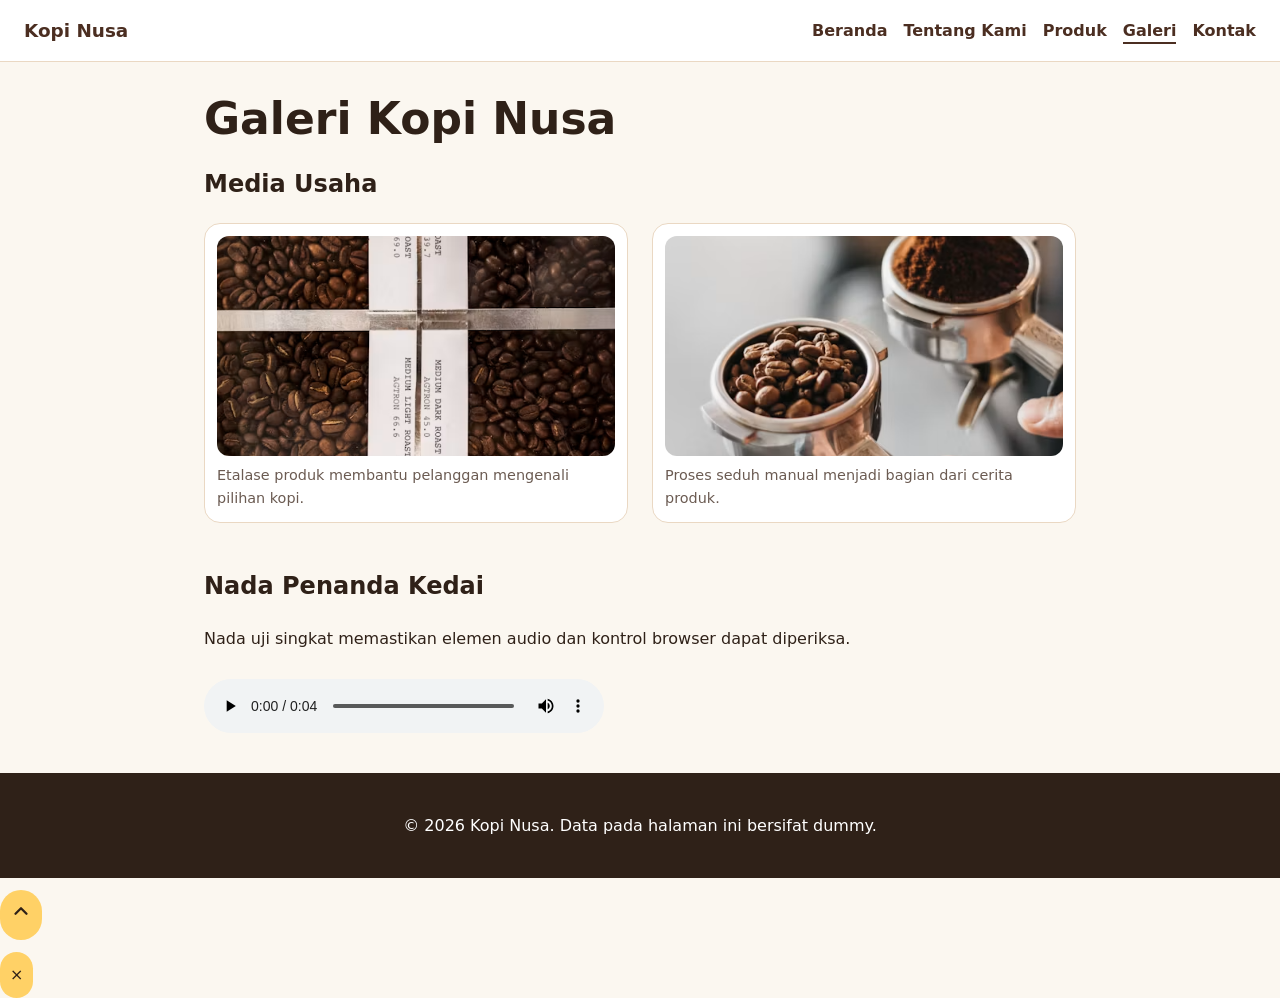
==== commit b55cf15f: "feat: tambahkan data produk dengan javascript" ====
--- a/galeri.html
+++ b/galeri.html
@@ -5,31 +5,21 @@
     <meta name="viewport" content="width=device-width, initial-scale=1" />
     <title>Galeri Kopi Nusa - Website UMKM</title>
     <link rel="stylesheet" href="css/style.css" />
+    <script src="js/app.js" defer></script>
 </head>
 <body>
     <a class="skip-link" href="#konten">Lewati ke konten utama</a>
     <header class="site-header">
-        <div class="header-container">
-            <a class="brand" href="index.html">
-                <span class="brand-icon" aria-hidden="true">☕</span>
-                <span>Kopi Nusa</span>
-            </a>
-            <button class="nav-toggle" id="navToggle" type="button" aria-label="Buka menu navigasi" aria-expanded="false" aria-controls="primaryNav">
-                <span class="hamburger-line"></span>
-                <span class="hamburger-line"></span>
-                <span class="hamburger-line"></span>
-            </button>
-            <nav class="nav" id="primaryNav" aria-label="Navigasi utama">
-                <ul>
-                    <li><a href="index.html">Beranda</a></li>
-                    <li><a href="tentang.html">Tentang Kami</a></li>
-                    <li><a href="produk.html">Produk</a></li>
-                    <li><a aria-current="page" href="galeri.html">Galeri</a></li>
-                    <li><a href="kontak.html">Kontak</a></li>
-                </ul>
-            </nav>
-        </div>
-        <div class="nav-overlay" id="navOverlay" aria-hidden="true"></div>
+        <a class="brand" href="index.html">Kopi Nusa</a>
+        <nav class="nav" aria-label="Navigasi utama">
+            <ul>
+                <li><a href="index.html">Beranda</a></li>
+                <li><a href="tentang.html">Tentang Kami</a></li>
+                <li><a href="produk.html">Produk</a></li>
+                <li><a aria-current="page" href="galeri.html">Galeri</a></li>
+                <li><a href="kontak.html">Kontak</a></li>
+            </ul>
+        </nav>
     </header>
     <main id="konten" class="page">
         <h1>Galeri Kopi Nusa</h1>
@@ -59,12 +49,6 @@
     <footer class="site-footer">
         <p>&copy; 2026 Kopi Nusa. Data pada halaman ini bersifat dummy.</p>
     </footer>
-        <button id="backToTop" class="back-to-top" type="button" aria-label="Kembali ke atas" title="Kembali ke atas">
-        <svg viewBox="0 0 24 24" width="22" height="22" fill="none" stroke="currentColor" stroke-width="2.5" stroke-linecap="round" stroke-linejoin="round" aria-hidden="true">
-            <path d="M18 15l-6-6-6 6"/>
-        </svg>
-    </button>
-
     <script src="js/script.js"></script>
 </body>
 </html>
--- a/css/style.css
+++ b/css/style.css
@@ -34,10 +34,6 @@
   box-sizing: border-box;
 }
 
-html {
-  scroll-behavior: smooth;
-}
-
 body {
   margin: 0;
   background: var(--color-bg);
@@ -46,272 +42,94 @@
   line-height: 1.6;
 }
 
-body.nav-open {
-  overflow: hidden;
-}
-
 main.page {
   width: min(100%, var(--container-max-width));
   margin: 0 auto;
   padding: clamp(16px, 4vw, 32px) clamp(12px, 3.5vw, 24px);
 }
 
-.skip-link {
-  position: absolute;
-  left: -9999px;
-  padding: 8px 12px;
-  color: var(--color-surface);
-  background: var(--color-text);
+.skip-link { 
+  position: absolute; 
+  left: -9999px; 
+  padding: 8px 12px; 
+  color: var(--color-surface); 
+  background: var(--color-text); 
   z-index: 1000;
 }
 
-.skip-link:focus {
-  top: 8px;
-  left: 8px;
-}
-
-a:focus-visible,
-button:focus-visible,
-input:focus-visible,
-select:focus-visible,
-textarea:focus-visible {
-  outline: 3px solid var(--color-focus);
-  outline-offset: 2px;
+.skip-link:focus { 
+  top: 8px; 
+  left: 8px; 
+}
+
+a:focus-visible, 
+button:focus-visible, 
+input:focus-visible, 
+select:focus-visible, 
+textarea:focus-visible { 
+  outline: 3px solid var(--color-focus); 
+  outline-offset: 2px; 
 }
 
 .site-header {
   position: sticky;
   top: 0;
-  z-index: 1000;
-  width: 100%;
-  padding: 12px clamp(14px, 4vw, 24px);
-  background: rgba(255, 255, 255, 0.96);
-  backdrop-filter: blur(12px);
-  -webkit-backdrop-filter: blur(12px);
+  z-index: 100;
+  width: 100%;
+  padding: clamp(12px, 3vw, 16px) clamp(12px, 3.5vw, 24px);
+  background: var(--color-surface);
   border-bottom: 1px solid var(--color-border);
-  box-shadow: 0 1px 4px rgba(47, 33, 24, 0.04);
-  transition: padding 0.3s cubic-bezier(0.16, 1, 0.3, 1),
-              box-shadow 0.3s cubic-bezier(0.16, 1, 0.3, 1),
-              background 0.3s ease;
-}
-
-.site-header.scrolled {
-  padding: 8px clamp(14px, 4vw, 24px);
-  box-shadow: 0 4px 20px rgba(47, 33, 24, 0.08);
-  border-bottom-color: rgba(234, 216, 195, 0.85);
-}
-
-.header-container {
   display: flex;
+  flex-direction: column;
+  gap: var(--space-2);
   align-items: center;
-  justify-content: space-between;
-  width: min(100%, var(--container-max-width));
-  margin: 0 auto;
-  position: relative;
+  text-align: center;
 }
 
 .brand {
-  display: inline-flex;
-  align-items: center;
-  gap: 8px;
+  margin-bottom: 0;
   color: var(--color-primary);
   font-weight: 800;
-  font-size: clamp(1.15rem, 3.5vw, 1.35rem);
+  font-size: 1.15rem;
   text-decoration: none;
   flex-shrink: 0;
-  letter-spacing: -0.01em;
-  transition: transform 0.2s ease, color 0.2s ease;
-  z-index: 1002;
-}
-
-.brand:hover {
-  transform: translateY(-1px);
-  color: var(--color-primary-hover);
-}
-
-.brand-icon {
-  font-size: 1.25em;
-  line-height: 1;
-  display: inline-block;
-  transition: transform 0.35s cubic-bezier(0.34, 1.56, 0.64, 1);
-}
-
-.brand:hover .brand-icon {
-  transform: rotate(15deg) scale(1.15);
-}
-
-.nav-toggle {
+}
+
+.nav {
   display: flex;
-  flex-direction: column;
   justify-content: center;
-  align-items: center;
-  width: 44px;
-  height: 44px;
-  min-width: 44px;
-  min-height: 44px;
-  padding: 9px;
+  width: 100%;
+}
+
+.nav ul {
+  display: flex;
+  gap: var(--space-2);
+  flex-wrap: wrap;
+  justify-content: center;
+  list-style: none;
   margin: 0;
-  background: var(--color-surface);
-  border: 1.5px solid var(--color-border);
-  border-radius: var(--radius-md);
-  cursor: pointer;
-  z-index: 1002;
-  transition: background-color 0.2s ease, border-color 0.2s ease, transform 0.15s ease;
-}
-
-.nav-toggle:hover {
-  background-color: rgba(75, 46, 33, 0.06);
-  border-color: var(--color-primary);
-}
-
-.nav-toggle:active {
-  transform: scale(0.92);
-}
-
-.hamburger-line {
-  display: block;
-  width: 22px;
-  height: 2.5px;
-  background-color: var(--color-primary);
-  border-radius: 2px;
-  transition: transform 0.3s cubic-bezier(0.4, 0, 0.2, 1),
-              opacity 0.2s ease,
-              background-color 0.2s ease;
-  transform-origin: center;
-}
-
-.hamburger-line:nth-child(2) {
-  margin: 4.5px 0;
-}
-
-.nav-toggle.is-active {
-  background-color: rgba(75, 46, 33, 0.08);
-  border-color: var(--color-primary);
-}
-
-.nav-toggle.is-active .hamburger-line:nth-child(1) {
-  transform: translateY(7px) rotate(45deg);
-}
-
-.nav-toggle.is-active .hamburger-line:nth-child(2) {
-  opacity: 0;
-  transform: scaleX(0);
-}
-
-.nav-toggle.is-active .hamburger-line:nth-child(3) {
-  transform: translateY(-7px) rotate(-45deg);
-}
-
-@media (max-width: 41.99rem) {
-  .nav {
-    position: absolute;
-    top: calc(100% + 10px);
-    left: 0;
-    right: 0;
-    width: 100%;
-    background: var(--color-surface);
-    border: 1px solid var(--color-border);
-    border-radius: var(--radius-lg);
-    box-shadow: 0 16px 36px rgba(47, 33, 24, 0.16);
-    padding: 12px;
-    opacity: 0;
-    visibility: hidden;
-    transform: translateY(-12px) scale(0.98);
-    transition: opacity 0.25s cubic-bezier(0.4, 0, 0.2, 1),
-                transform 0.25s cubic-bezier(0.4, 0, 0.2, 1),
-                visibility 0.25s;
-    z-index: 1001;
-  }
-
-  .nav.is-open {
-    opacity: 1;
-    visibility: visible;
-    transform: translateY(0) scale(1);
-  }
-
-  .nav ul {
-    display: flex;
-    flex-direction: column;
-    gap: 4px;
-    width: 100%;
-    padding: 0;
-    margin: 0;
-    list-style: none;
-  }
-
-  .nav li {
-    width: 100%;
-    margin: 0;
-    opacity: 0;
-    transform: translateX(-12px);
-    transition: opacity 0.25s cubic-bezier(0.16, 1, 0.3, 1),
-                transform 0.25s cubic-bezier(0.16, 1, 0.3, 1);
-  }
-
-  .nav.is-open li {
-    opacity: 1;
-    transform: translateX(0);
-  }
-
-  .nav.is-open li:nth-child(1) { transition-delay: 0.04s; }
-  .nav.is-open li:nth-child(2) { transition-delay: 0.08s; }
-  .nav.is-open li:nth-child(3) { transition-delay: 0.12s; }
-  .nav.is-open li:nth-child(4) { transition-delay: 0.16s; }
-  .nav.is-open li:nth-child(5) { transition-delay: 0.20s; }
-
-  .nav a {
-    display: flex;
-    align-items: center;
-    padding: 12px 16px;
-    border-radius: var(--radius-md);
-    color: var(--color-text);
-    font-size: 1rem;
-    font-weight: 600;
-    text-decoration: none;
-    min-height: 44px;
-    border-left: 3px solid transparent;
-    transition: background-color 0.2s ease,
-                border-left-color 0.2s ease,
-                transform 0.2s ease,
-                color 0.2s ease;
-  }
-
-  .nav a:hover,
-  .nav a:focus {
-    background-color: rgba(75, 46, 33, 0.06);
-    border-left-color: var(--color-primary);
-    color: var(--color-primary);
-    transform: translateX(4px);
-  }
-
-  .nav a[aria-current="page"] {
-    background-color: rgba(75, 46, 33, 0.09);
-    border-left-color: var(--color-primary);
-    color: var(--color-primary);
-    font-weight: 800;
-    border-bottom: none;
-    padding-bottom: 12px;
-  }
-
-  .nav-overlay {
-    position: fixed;
-    top: 0;
-    left: 0;
-    width: 100vw;
-    height: 100vh;
-    background: rgba(47, 33, 24, 0.35);
-    backdrop-filter: blur(3px);
-    -webkit-backdrop-filter: blur(3px);
-    opacity: 0;
-    visibility: hidden;
-    transition: opacity 0.25s ease, visibility 0.25s ease;
-    z-index: 999;
-  }
-
-  .nav-overlay.is-active {
-    opacity: 1;
-    visibility: visible;
-  }
+  padding: 0;
+}
+
+.nav li {
+  margin: 0;
+}
+
+.nav a {
+  color: var(--color-primary);
+  font-weight: 700;
+  text-decoration: none;
+  transition: opacity 0.2s ease;
+}
+
+.nav a:hover {
+  opacity: 0.7;
+}
+
+.nav a[aria-current="page"] { 
+  font-weight: 800;
+  border-bottom: 2px solid var(--color-primary); 
+  padding-bottom: 2px;
 }
 
 .hero {
@@ -438,19 +256,19 @@
   border-radius: var(--radius-md);
 }
 
-img {
-  max-width: 100%;
-  height: auto;
+img { 
+  max-width: 100%; 
+  height: auto; 
   display: block;
 }
 
-figure {
-  margin: 0 0 24px;
-}
-
-figcaption {
-  margin-top: 8px;
-  color: var(--color-muted);
+figure { 
+  margin: 0 0 24px; 
+}
+
+figcaption { 
+  margin-top: 8px; 
+  color: var(--color-muted); 
   font-size: 0.9rem;
 }
 
@@ -475,10 +293,10 @@
   outline-offset: 2px;
 }
 
-table {
-  width: 100%;
+table { 
+  width: 100%; 
   min-width: 480px;
-  border-collapse: separate;
+  border-collapse: separate; 
   border-spacing: 0;
   background: var(--color-surface);
   border: none;
@@ -486,19 +304,19 @@
   margin: 0;
 }
 
-caption {
+caption { 
   padding: 12px 16px 8px;
-  margin-bottom: 0;
-  font-weight: 700;
-  text-align: left;
+  margin-bottom: 0; 
+  font-weight: 700; 
+  text-align: left; 
   color: var(--color-muted);
 }
 
 th,
-td {
-  padding: 14px 16px;
-  text-align: left;
-  border-bottom: 1px solid var(--color-border-subtle);
+td { 
+  padding: 14px 16px; 
+  text-align: left; 
+  border-bottom: 1px solid var(--color-border-subtle); 
 }
 
 th {
@@ -605,6 +423,7 @@
   text-decoration: underline;
 }
 
+/* Featured Section (Mockup Khusus Index) */
 .featured-section {
   max-width: 100%;
   margin: clamp(20px, 4vw, 32px) 0;
@@ -748,21 +567,8 @@
   transition: all 0.2s ease;
 }
 
-.card-body {
-  max-height: 500px;
-  opacity: 1;
-  overflow: hidden;
-  transition: max-height 0.35s cubic-bezier(0.4, 0, 0.2, 1),
-              opacity 0.25s ease,
-              padding 0.35s ease;
-}
-
 .product-card.collapsed .card-body {
-  max-height: 0;
-  opacity: 0;
-  padding-top: 0;
-  padding-bottom: 0;
-  pointer-events: none;
+  display: none;
 }
 
 .product-card.collapsed .icon-arrow {
@@ -792,14 +598,6 @@
   border-radius: var(--radius-lg);
   padding: 12px;
   overflow: hidden;
-  position: relative;
-  transition: transform 0.3s cubic-bezier(0.16, 1, 0.3, 1),
-              box-shadow 0.3s cubic-bezier(0.16, 1, 0.3, 1);
-}
-
-.media-card:hover {
-  transform: translateY(-4px);
-  box-shadow: 0 10px 24px rgba(47, 33, 24, 0.1);
 }
 
 .media-card img {
@@ -807,96 +605,124 @@
   width: 100%;
   height: 220px;
   object-fit: cover;
-  cursor: pointer;
-  transition: transform 0.35s cubic-bezier(0.16, 1, 0.3, 1);
-}
-
-.media-card:hover img {
-  transform: scale(1.03);
-}
-
-.card-image-box img,
-.profile-image,
-.hero-image {
-  cursor: pointer;
-  transition: transform 0.3s ease, filter 0.3s ease;
-}
-
-.card-image-box img:hover,
-.profile-image:hover {
-  filter: brightness(1.03);
-}
+}
+
+/* ========================================================
+   P09: OUTPUT RENDER JAVASCRIPT DINAMIS
+   ======================================================== */
+.section {
+  margin: clamp(24px, 4vw, 36px) 0;
+}
+
+.section-header {
+  margin-bottom: var(--space-3);
+}
+
+#produk-ringkasan {
+  display: inline-block;
+  margin: var(--space-2) 0 0;
+  padding: 8px 16px;
+  background-color: #fffbeb;
+  border: 1px solid #fde68a;
+  border-radius: var(--radius-md);
+  font-weight: 600;
+  color: var(--color-primary-strong);
+}
+
+.js-product-grid {
+  display: grid;
+  grid-template-columns: 1fr;
+  gap: var(--space-3);
+  align-items: stretch;
+  margin-top: var(--space-3);
+}
+
+.js-product-card {
+  display: flex;
+  flex-direction: column;
+  position: relative;
+  width: 100%;
+  max-width: 100%;
+  margin: 0;
+  font-size: 1rem;
+  text-align: left;
+  background: var(--color-surface);
+  border: 1px solid var(--color-border);
+  border-radius: var(--radius-lg);
+  padding: var(--space-3);
+  box-shadow: 0 2px 8px rgba(0, 0, 0, 0.05);
+}
+
+.js-product-card h3 {
+  margin: var(--space-2) 0 var(--space-1);
+  color: var(--color-primary);
+  font-size: 1.25rem;
+}
+
+.js-product-card p {
+  margin: var(--space-1) 0;
+}
+
+.js-product-card .price {
+  font-weight: 700;
+  color: var(--color-primary);
+  font-size: 1.125rem;
+  margin: var(--space-1) 0 var(--space-2);
+}
+
+.stock-badge {
+  display: inline-block;
+  align-self: flex-start;
+  padding: 0.25rem var(--space-2);
+  border-radius: var(--radius-full);
+  font-size: 0.8125rem;
+  font-weight: 700;
+  background: #dcfce7;
+  color: #166534;
+  margin: var(--space-1) 0;
+}
+
+.stock-badge.warning {
+  background: #fef3c7;
+  color: #92400e;
+}
+
+.stock-badge.empty {
+  background: #fee2e2;
+  color: #991b1b;
+}
+
+/* ========================================================
+   RESPONSIVE BREAKPOINTS (MOBILE-FIRST)
+   Breakpoint berbasis gejala dan kebutuhan konten:
+   - 42rem (~672px): Hero & Galeri 2 kolom, Navigasi horizontal
+   - 58rem (~928px): Katalog Produk Pilihan 3 kolom modular
+   ======================================================== */
 
 @media (min-width: 42rem) {
   .site-header {
-    padding: 14px 24px;
+    flex-direction: row;
+    justify-content: space-between;
+    align-items: center;
+    text-align: left;
+    padding: 16px 24px;
   }
 
-  .nav-toggle {
-    display: none;
+  .nav {
+    justify-content: flex-end;
+    width: auto;
   }
 
-  .nav-overlay {
-    display: none !important;
-  }
-
-  .nav {
-    position: static;
-    display: flex;
-    opacity: 1;
-    visibility: visible;
-    transform: none;
-    width: auto;
-    background: transparent;
-    border: none;
-    box-shadow: none;
-    padding: 0;
-  }
-
   .nav ul {
-    display: flex;
-    flex-direction: row;
-    gap: var(--space-2);
-    align-items: center;
-    list-style: none;
-    margin: 0;
-    padding: 0;
-  }
-
-  .nav li {
-    opacity: 1;
-    transform: none;
-    transition: none;
-  }
-
-  .nav a {
-    position: relative;
-    padding: 8px 16px;
-    border-radius: var(--radius-full);
-    color: var(--color-primary);
-    font-weight: 700;
-    text-decoration: none;
-    transition: background-color 0.2s ease, color 0.2s ease, transform 0.2s ease;
-  }
-
-  .nav a:hover {
-    background-color: rgba(75, 46, 33, 0.08);
-    color: var(--color-primary-strong);
-    transform: translateY(-1px);
-  }
-
-  .nav a[aria-current="page"] {
-    font-weight: 800;
-    background-color: rgba(75, 46, 33, 0.12);
-    color: var(--color-primary-strong);
-    border-bottom: none;
+    gap: var(--space-3);
+    justify-content: flex-end;
   }
 
   .hero {
     grid-template-columns: 1.2fr 0.8fr;
     gap: var(--space-4);
     border-radius: var(--radius-xl);
-    padding: 36px 32px;
+    padding: 32px 24px;
   }
 
   .gallery-grid {
@@ -904,404 +730,17 @@
     gap: var(--space-4);
   }
 
-  .product-grid {
+  .product-grid,
+  .js-product-grid {
     grid-template-columns: repeat(2, minmax(0, 1fr));
     gap: var(--space-4);
   }
 }
 
 @media (min-width: 58rem) {
-  .product-grid {
+  .product-grid,
+  .js-product-grid {
     grid-template-columns: repeat(3, minmax(0, 1fr));
     gap: var(--space-4);
   }
-
-  .hero {
-    padding: 44px 36px;
-  }
-}
-
-.reveal-on-scroll {
-  opacity: 0;
-  transform: translateY(24px);
-  transition: opacity 0.6s cubic-bezier(0.16, 1, 0.3, 1),
-              transform 0.6s cubic-bezier(0.16, 1, 0.3, 1);
-  will-change: opacity, transform;
-}
-
-.reveal-on-scroll.is-revealed {
-  opacity: 1;
-  transform: translateY(0);
-}
-
-.back-to-top {
-  position: fixed;
-  bottom: 24px;
-  right: 24px;
-  width: 48px;
-  height: 48px;
-  min-width: 48px;
-  min-height: 48px;
-  border-radius: var(--radius-full);
-  background: var(--color-primary);
-  color: var(--color-surface);
-  border: 2px solid var(--color-border);
-  box-shadow: 0 4px 16px rgba(47, 33, 24, 0.25);
-  display: flex;
-  align-items: center;
-  justify-content: center;
-  cursor: pointer;
-  z-index: 900;
-  opacity: 0;
-  visibility: hidden;
-  transform: translateY(16px) scale(0.9);
-  transition: opacity 0.3s cubic-bezier(0.34, 1.56, 0.64, 1),
-              transform 0.3s cubic-bezier(0.34, 1.56, 0.64, 1),
-              visibility 0.3s,
-              background-color 0.2s ease;
-  padding: 0;
-  margin: 0;
-}
-
-.back-to-top.is-visible {
-  opacity: 1;
-  visibility: visible;
-  transform: translateY(0) scale(1);
-}
-
-.back-to-top:hover {
-  background-color: var(--color-primary-hover);
-  transform: translateY(-3px) scale(1.06);
-  box-shadow: 0 8px 24px rgba(47, 33, 24, 0.35);
-}
-
-.back-to-top:active {
-  transform: translateY(0) scale(0.94);
-}
-
-.back-to-top svg {
-  transition: transform 0.2s ease;
-}
-
-.back-to-top:hover svg {
-  transform: translateY(-2px);
-}
-
-.toast-container {
-  position: fixed;
-  bottom: 24px;
-  left: 50%;
-  transform: translateX(-50%);
-  z-index: 2000;
-  display: flex;
-  flex-direction: column;
-  gap: 10px;
-  width: min(92%, 420px);
-  pointer-events: none;
-}
-
-@media (min-width: 42rem) {
-  .toast-container {
-    left: auto;
-    right: 24px;
-    bottom: 24px;
-    transform: none;
-  }
-}
-
-.toast {
-  pointer-events: auto;
-  display: flex;
-  align-items: flex-start;
-  gap: 12px;
-  background: var(--color-surface);
-  color: var(--color-text);
-  border: 1px solid var(--color-border);
-  border-left: 5px solid var(--color-primary);
-  border-radius: var(--radius-md);
-  padding: 14px 18px;
-  box-shadow: 0 12px 32px rgba(47, 33, 24, 0.2);
-  animation: toastSlideUp 0.35s cubic-bezier(0.34, 1.56, 0.64, 1) forwards;
-  position: relative;
-  overflow: hidden;
-}
-
-.toast.toast-hiding {
-  animation: toastFadeOut 0.3s ease forwards;
-}
-
-@keyframes toastSlideUp {
-  from {
-    opacity: 0;
-    transform: translateY(20px) scale(0.95);
-  }
-  to {
-    opacity: 1;
-    transform: translateY(0) scale(1);
-  }
-}
-
-@keyframes toastFadeOut {
-  from {
-    opacity: 1;
-    transform: translateY(0) scale(1);
-  }
-  to {
-    opacity: 0;
-    transform: translateY(-10px) scale(0.95);
-  }
-}
-
-.toast-icon {
-  font-size: 1.4rem;
-  line-height: 1;
-  flex-shrink: 0;
-}
-
-.toast-content {
-  flex: 1;
-}
-
-.toast-title {
-  font-weight: 800;
-  font-size: 0.95rem;
-  color: var(--color-primary);
-  margin: 0 0 4px;
-}
-
-.toast-message {
-  font-size: 0.875rem;
-  color: var(--color-muted);
-  margin: 0;
-  line-height: 1.4;
-}
-
-.toast-close {
-  background: transparent;
-  border: none;
-  color: var(--color-muted);
-  cursor: pointer;
-  font-size: 1.25rem;
-  line-height: 1;
-  padding: 4px;
-  margin: -4px -6px 0 0;
-  border-radius: var(--radius-sm);
-  transition: color 0.15s ease, background-color 0.15s ease;
-}
-
-.toast-close:hover {
-  color: var(--color-text);
-  background: rgba(0, 0, 0, 0.06);
-}
-
-.particle-burst {
-  position: fixed;
-  pointer-events: none;
-  font-size: 1.25rem;
-  animation: floatParticleUp 0.85s cubic-bezier(0.25, 1, 0.5, 1) forwards;
-  z-index: 2500;
-}
-
-@keyframes floatParticleUp {
-  0% {
-    opacity: 1;
-    transform: translate(0, 0) scale(0.6) rotate(0deg);
-  }
-  50% {
-    opacity: 1;
-  }
-  100% {
-    opacity: 0;
-    transform: translate(var(--tx, 0), var(--ty, -70px)) scale(1.2) rotate(var(--tr, 45deg));
-  }
-}
-
-.lightbox-modal {
-  position: fixed;
-  top: 0;
-  left: 0;
-  width: 100vw;
-  height: 100vh;
-  background: rgba(20, 14, 10, 0.88);
-  backdrop-filter: blur(8px);
-  -webkit-backdrop-filter: blur(8px);
-  display: flex;
-  flex-direction: column;
-  justify-content: center;
-  align-items: center;
-  z-index: 3000;
-  padding: 16px;
-  opacity: 0;
-  visibility: hidden;
-  transition: opacity 0.3s ease, visibility 0.3s;
-}
-
-.lightbox-modal.is-active {
-  opacity: 1;
-  visibility: visible;
-}
-
-.lightbox-content {
-  position: relative;
-  max-width: min(92vw, 840px);
-  max-height: 85vh;
-  display: flex;
-  flex-direction: column;
-  align-items: center;
-  transform: scale(0.92);
-  transition: transform 0.35s cubic-bezier(0.34, 1.56, 0.64, 1);
-}
-
-.lightbox-modal.is-active .lightbox-content {
-  transform: scale(1);
-}
-
-.lightbox-img {
-  max-width: 100%;
-  max-height: 72vh;
-  border-radius: var(--radius-md);
-  box-shadow: 0 20px 48px rgba(0, 0, 0, 0.5);
-  object-fit: contain;
-  background: #111;
-}
-
-.lightbox-caption {
-  color: var(--color-surface);
-  margin-top: 12px;
-  font-size: 0.95rem;
-  text-align: center;
-  font-weight: 500;
-  max-width: 600px;
-}
-
-.lightbox-close {
-  position: absolute;
-  top: -46px;
-  right: 0;
-  background: rgba(255, 255, 255, 0.2);
-  border: 1px solid rgba(255, 255, 255, 0.4);
-  color: #fff;
-  width: 38px;
-  height: 38px;
-  border-radius: var(--radius-full);
-  cursor: pointer;
-  font-size: 1.25rem;
-  display: flex;
-  align-items: center;
-  justify-content: center;
-  padding: 0;
-  margin: 0;
-  transition: background-color 0.2s ease, transform 0.2s ease;
-}
-
-.lightbox-close:hover {
-  background: rgba(255, 255, 255, 0.35);
-  transform: scale(1.1);
-}
-
-.table-scroll-hint {
-  display: inline-flex;
-  align-items: center;
-  gap: 6px;
-  padding: 6px 14px;
-  background: #fef3c7;
-  color: #78350f;
-  border-radius: var(--radius-full);
-  font-size: 0.825rem;
-  font-weight: 700;
-  margin: 6px 0 14px;
-}
-
-@media (min-width: 48rem) {
-  .table-scroll-hint {
-    display: none;
-  }
-}
-
-.field input,
-.field select,
-.field textarea {
-  font-size: 16px;
-  padding: 12px 14px;
-  border: 1.5px solid var(--color-border);
-  border-radius: var(--radius-md);
-  background: #fff;
-  transition: border-color 0.2s ease, box-shadow 0.2s ease, transform 0.15s ease;
-}
-
-.field input:focus,
-.field select:focus,
-.field textarea:focus {
-  border-color: var(--color-primary);
-  box-shadow: 0 0 0 3px rgba(75, 46, 33, 0.15);
-  outline: none;
-}
-
-fieldset label {
-  display: flex;
-  align-items: center;
-  gap: 10px;
-  padding: 8px 10px;
-  border-radius: var(--radius-sm);
-  cursor: pointer;
-  transition: background-color 0.15s ease;
-  min-height: 40px;
-}
-
-fieldset label:hover {
-  background-color: rgba(75, 46, 33, 0.05);
-}
-
-fieldset input[type="radio"] {
-  width: 18px;
-  height: 18px;
-  margin: 0;
-  cursor: pointer;
-  accent-color: var(--color-primary);
-}
-
-#preview-form.highlight-update {
-  animation: pulseHighlight 0.9s cubic-bezier(0.16, 1, 0.3, 1);
-}
-
-@keyframes pulseHighlight {
-  0% {
-    box-shadow: 0 0 0 0 rgba(75, 46, 33, 0.35);
-    background-color: #fef3c7;
-  }
-  50% {
-    box-shadow: 0 0 0 8px rgba(75, 46, 33, 0);
-    background-color: #fdf2e9;
-  }
-  100% {
-    background-color: var(--color-surface);
-  }
-}
-
-.hero #promoButton {
-  transition: transform 0.2s cubic-bezier(0.34, 1.56, 0.64, 1),
-              box-shadow 0.2s ease,
-              background-color 0.2s ease;
-  position: relative;
-  touch-action: manipulation;
-}
-
-.hero #promoButton:hover {
-  transform: translateY(-2px) scale(1.02);
-  box-shadow: 0 6px 18px rgba(0, 0, 0, 0.18);
-}
-
-.hero #promoButton:active {
-  transform: translateY(0) scale(0.96);
-}
-
-@media (prefers-reduced-motion: reduce) {
-  *,
-  *::before,
-  *::after {
-    animation-duration: 0.01ms !important;
-    animation-iteration-count: 1 !important;
-    transition-duration: 0.01ms !important;
-    scroll-behavior: auto !important;
-  }
-}
+}
